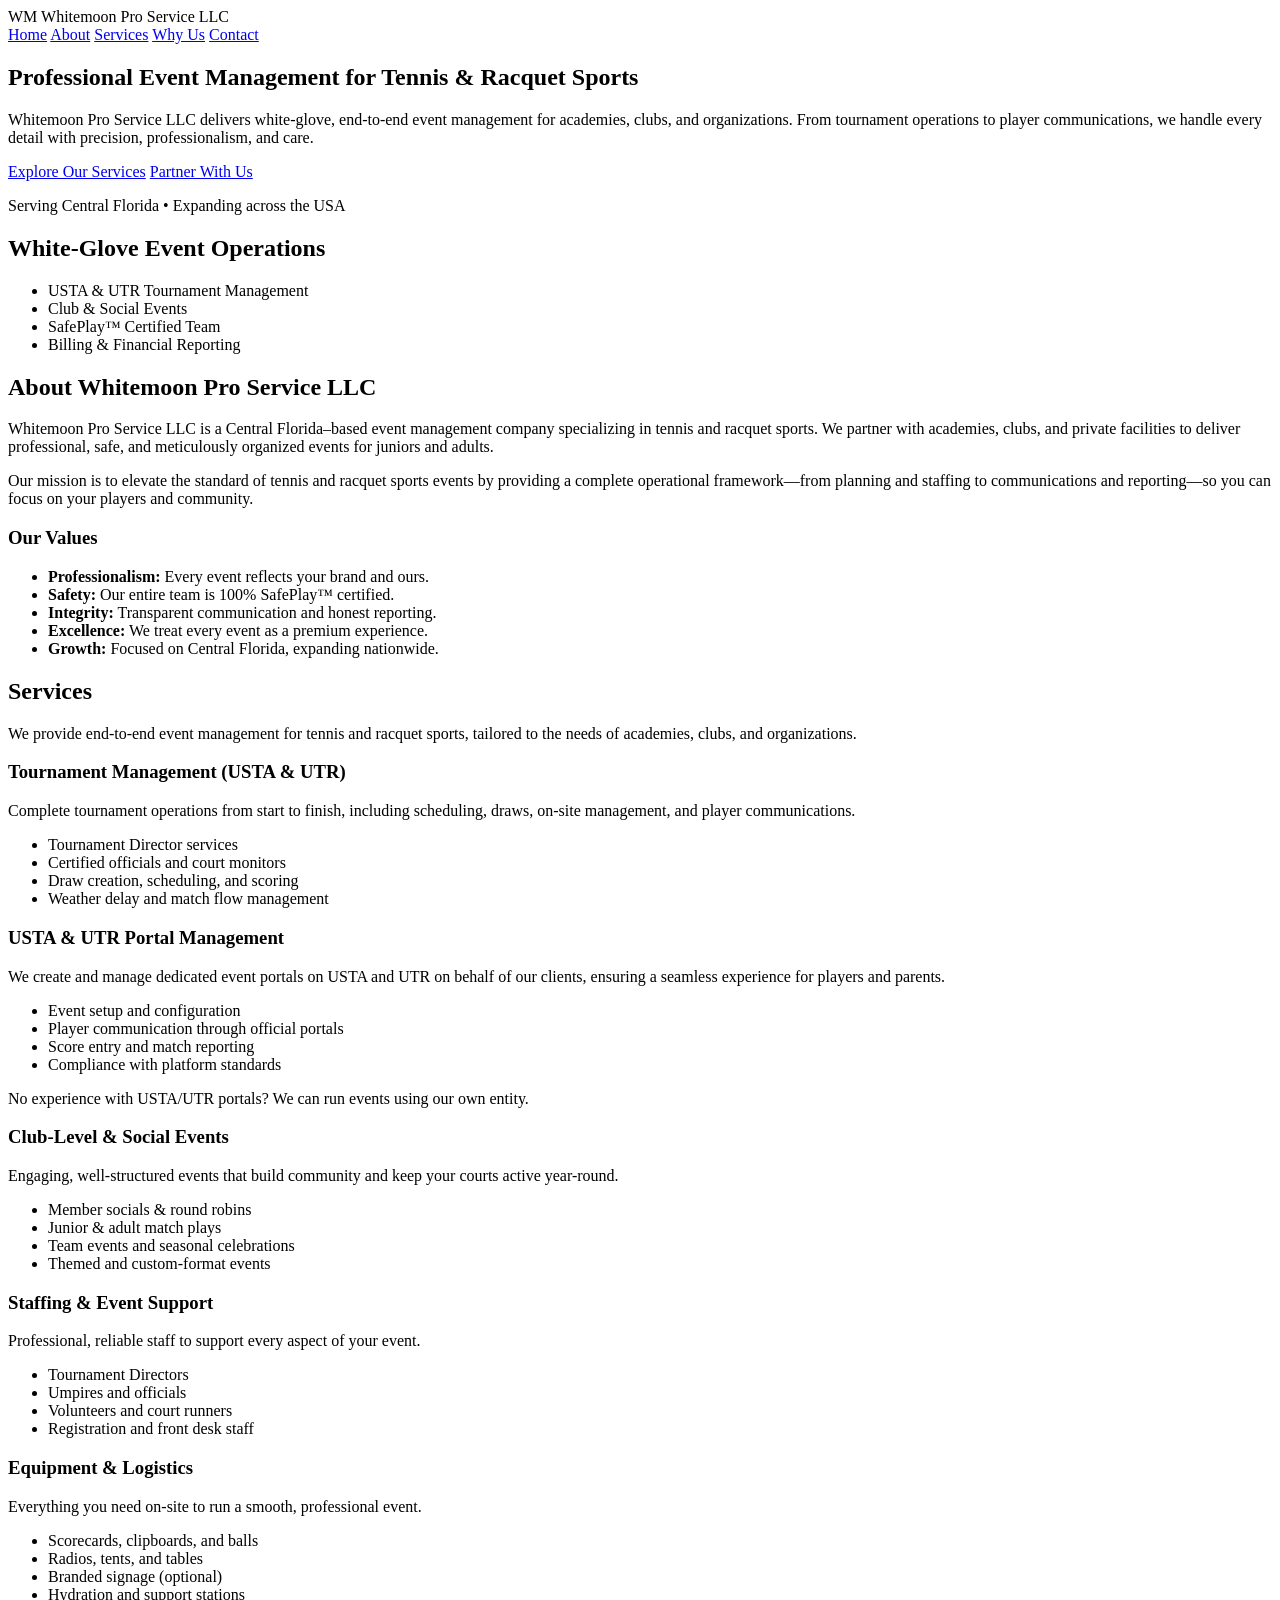
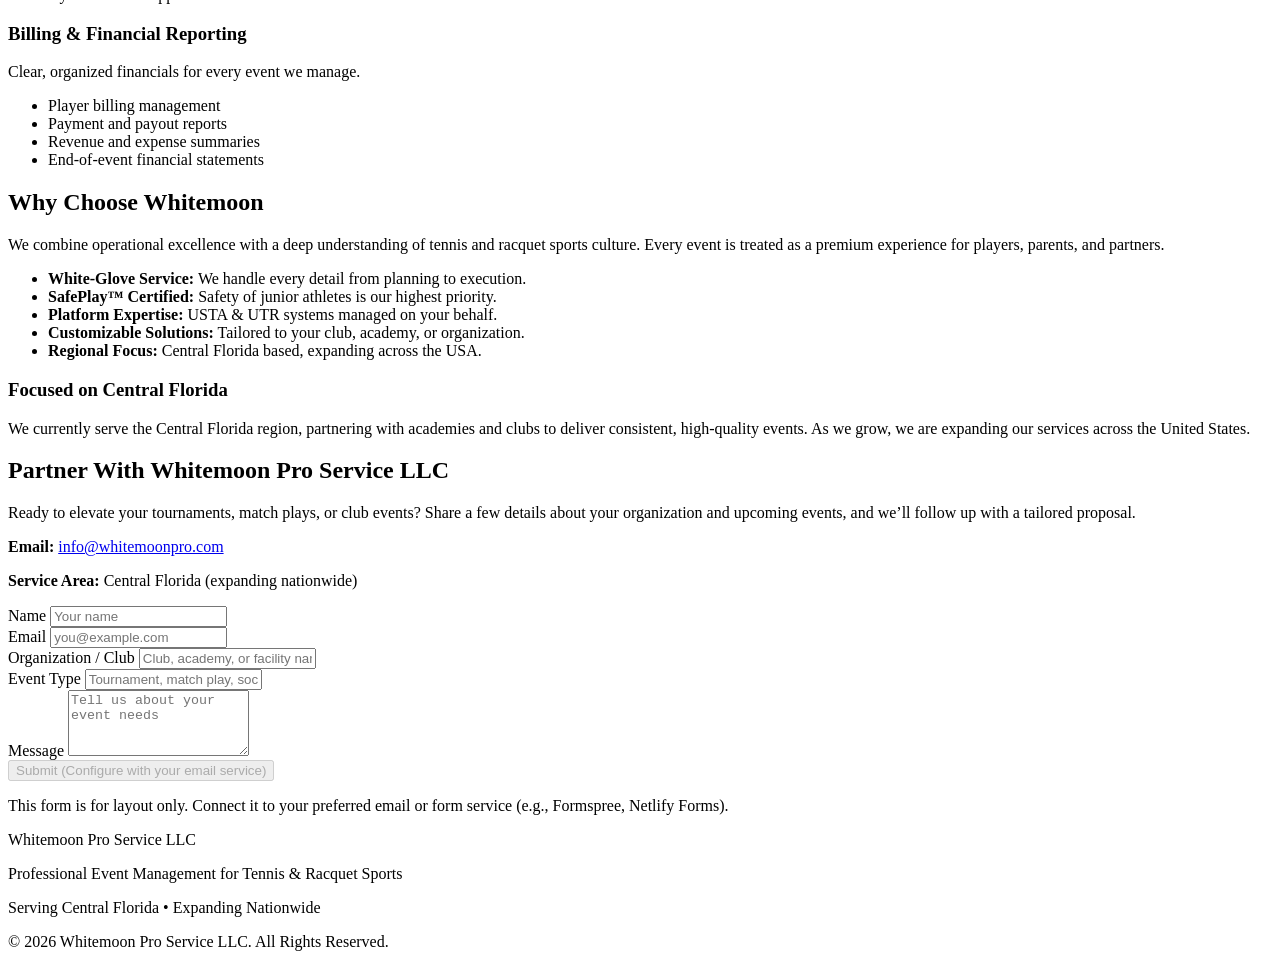
==== index.html @ 36c2f882 "Rename Index.html to index.html" ====
<!DOCTYPE html>
<html lang="en">
<head>
  <meta charset="UTF-8" />
  <meta name="viewport" content="width=device-width, initial-scale=1.0" />
  <title>Whitemoon Pro Service LLC | Tennis & Racquet Sports Event Management</title>
  <meta name="description" content="Whitemoon Pro Service LLC provides white-glove professional event management for tennis and racquet sports in Central Florida and beyond." />
  <link rel="stylesheet" href="style.css" />
</head>
<body>
  <header class="site-header">
    <div class="container header-inner">
      <div class="logo">
        <span class="logo-mark">WM</span>
        <span class="logo-text">Whitemoon Pro Service LLC</span>
      </div>
      <nav class="nav">
        <a href="#home">Home</a>
        <a href="#about">About</a>
        <a href="#services">Services</a>
        <a href="#why-us">Why Us</a>
        <a href="#contact">Contact</a>
      </nav>
    </div>
  </header>

  <main>
    <!-- HERO / HOME -->
    <section id="home" class="hero">
      <div class="container hero-inner">
        <div class="hero-text">
          <h1>Professional Event Management for Tennis &amp; Racquet Sports</h1>
          <p>
            Whitemoon Pro Service LLC delivers white-glove, end-to-end event management for academies, clubs, and organizations.
            From tournament operations to player communications, we handle every detail with precision, professionalism, and care.
          </p>
          <div class="hero-actions">
            <a href="#services" class="btn primary">Explore Our Services</a>
            <a href="#contact" class="btn secondary">Partner With Us</a>
          </div>
          <p class="hero-subtext">
            Serving Central Florida • Expanding across the USA
          </p>
        </div>
        <div class="hero-highlight">
          <div class="hero-card">
            <h2>White-Glove Event Operations</h2>
            <ul>
              <li>USTA &amp; UTR Tournament Management</li>
              <li>Club &amp; Social Events</li>
              <li>SafePlay™ Certified Team</li>
              <li>Billing &amp; Financial Reporting</li>
            </ul>
          </div>
        </div>
      </div>
    </section>

    <!-- ABOUT -->
    <section id="about" class="section">
      <div class="container two-column">
        <div>
          <h2>About Whitemoon Pro Service LLC</h2>
          <p>
            Whitemoon Pro Service LLC is a Central Florida–based event management company specializing in
            tennis and racquet sports. We partner with academies, clubs, and private facilities to deliver
            professional, safe, and meticulously organized events for juniors and adults.
          </p>
          <p>
            Our mission is to elevate the standard of tennis and racquet sports events by providing a complete
            operational framework—from planning and staffing to communications and reporting—so you can focus
            on your players and community.
          </p>
        </div>
        <div>
          <h3>Our Values</h3>
          <ul class="icon-list">
            <li><strong>Professionalism:</strong> Every event reflects your brand and ours.</li>
            <li><strong>Safety:</strong> Our entire team is 100% SafePlay™ certified.</li>
            <li><strong>Integrity:</strong> Transparent communication and honest reporting.</li>
            <li><strong>Excellence:</strong> We treat every event as a premium experience.</li>
            <li><strong>Growth:</strong> Focused on Central Florida, expanding nationwide.</li>
          </ul>
        </div>
      </div>
    </section>

    <!-- SERVICES -->
    <section id="services" class="section section-alt">
      <div class="container">
        <h2>Services</h2>
        <p class="section-intro">
          We provide end-to-end event management for tennis and racquet sports, tailored to the needs of academies,
          clubs, and organizations.
        </p>

        <div class="cards-grid">
          <article class="card">
            <h3>Tournament Management (USTA &amp; UTR)</h3>
            <p>
              Complete tournament operations from start to finish, including scheduling, draws, on-site management,
              and player communications.
            </p>
            <ul>
              <li>Tournament Director services</li>
              <li>Certified officials and court monitors</li>
              <li>Draw creation, scheduling, and scoring</li>
              <li>Weather delay and match flow management</li>
            </ul>
          </article>

          <article class="card">
            <h3>USTA &amp; UTR Portal Management</h3>
            <p>
              We create and manage dedicated event portals on USTA and UTR on behalf of our clients, ensuring
              a seamless experience for players and parents.
            </p>
            <ul>
              <li>Event setup and configuration</li>
              <li>Player communication through official portals</li>
              <li>Score entry and match reporting</li>
              <li>Compliance with platform standards</li>
            </ul>
            <p class="note">
              No experience with USTA/UTR portals? We can run events using our own entity.
            </p>
          </article>

          <article class="card">
            <h3>Club-Level &amp; Social Events</h3>
            <p>
              Engaging, well-structured events that build community and keep your courts active year-round.
            </p>
            <ul>
              <li>Member socials &amp; round robins</li>
              <li>Junior &amp; adult match plays</li>
              <li>Team events and seasonal celebrations</li>
              <li>Themed and custom-format events</li>
            </ul>
          </article>

          <article class="card">
            <h3>Staffing &amp; Event Support</h3>
            <p>
              Professional, reliable staff to support every aspect of your event.
            </p>
            <ul>
              <li>Tournament Directors</li>
              <li>Umpires and officials</li>
              <li>Volunteers and court runners</li>
              <li>Registration and front desk staff</li>
            </ul>
          </article>

          <article class="card">
            <h3>Equipment &amp; Logistics</h3>
            <p>
              Everything you need on-site to run a smooth, professional event.
            </p>
            <ul>
              <li>Scorecards, clipboards, and balls</li>
              <li>Radios, tents, and tables</li>
              <li>Branded signage (optional)</li>
              <li>Hydration and support stations</li>
            </ul>
          </article>

          <article class="card">
            <h3>Billing &amp; Financial Reporting</h3>
            <p>
              Clear, organized financials for every event we manage.
            </p>
            <ul>
              <li>Player billing management</li>
              <li>Payment and payout reports</li>
              <li>Revenue and expense summaries</li>
              <li>End-of-event financial statements</li>
            </ul>
          </article>
        </div>
      </div>
    </section>

    <!-- WHY US -->
    <section id="why-us" class="section">
      <div class="container two-column">
        <div>
          <h2>Why Choose Whitemoon</h2>
          <p>
            We combine operational excellence with a deep understanding of tennis and racquet sports culture.
            Every event is treated as a premium experience for players, parents, and partners.
          </p>
          <ul class="icon-list">
            <li><strong>White-Glove Service:</strong> We handle every detail from planning to execution.</li>
            <li><strong>SafePlay™ Certified:</strong> Safety of junior athletes is our highest priority.</li>
            <li><strong>Platform Expertise:</strong> USTA &amp; UTR systems managed on your behalf.</li>
            <li><strong>Customizable Solutions:</strong> Tailored to your club, academy, or organization.</li>
            <li><strong>Regional Focus:</strong> Central Florida based, expanding across the USA.</li>
          </ul>
        </div>
        <div class="highlight-box">
          <h3>Focused on Central Florida</h3>
          <p>
            We currently serve the Central Florida region, partnering with academies and clubs to deliver
            consistent, high-quality events. As we grow, we are expanding our services across the United States.
          </p>
        </div>
      </div>
    </section>

    <!-- CONTACT -->
    <section id="contact" class="section section-alt">
      <div class="container contact-grid">
        <div>
          <h2>Partner With Whitemoon Pro Service LLC</h2>
          <p>
            Ready to elevate your tournaments, match plays, or club events? Share a few details about your
            organization and upcoming events, and we’ll follow up with a tailored proposal.
          </p>
          <div class="contact-details">
            <p><strong>Email:</strong> <a href="mailto:info@whitemoonpro.com">info@whitemoonpro.com</a></p>
            <p><strong>Service Area:</strong> Central Florida (expanding nationwide)</p>
          </div>
        </div>
        <div>
          <form class="contact-form">
            <div class="form-row">
              <label for="name">Name</label>
              <input id="name" type="text" name="name" placeholder="Your name" />
            </div>
            <div class="form-row">
              <label for="email">Email</label>
              <input id="email" type="email" name="email" placeholder="you@example.com" />
            </div>
            <div class="form-row">
              <label for="organization">Organization / Club</label>
              <input id="organization" type="text" name="organization" placeholder="Club, academy, or facility name" />
            </div>
            <div class="form-row">
              <label for="event-type">Event Type</label>
              <input id="event-type" type="text" name="event-type" placeholder="Tournament, match play, social, etc." />
            </div>
            <div class="form-row">
              <label for="message">Message</label>
              <textarea id="message" name="message" rows="4" placeholder="Tell us about your event needs"></textarea>
            </div>
            <button type="submit" class="btn primary" disabled>
              Submit (Configure with your email service)
            </button>
            <p class="form-note">
              This form is for layout only. Connect it to your preferred email or form service (e.g., Formspree, Netlify Forms).
            </p>
          </form>
        </div>
      </div>
    </section>
  </main>

  <footer class="site-footer">
    <div class="container footer-inner">
      <div>
        <p class="footer-brand">Whitemoon Pro Service LLC</p>
        <p>Professional Event Management for Tennis &amp; Racquet Sports</p>
        <p>Serving Central Florida • Expanding Nationwide</p>
      </div>
      <div class="footer-meta">
        <p>© 2026 Whitemoon Pro Service LLC. All Rights Reserved.</p>
      </div>
    </div>
  </footer>
</body>
</html>
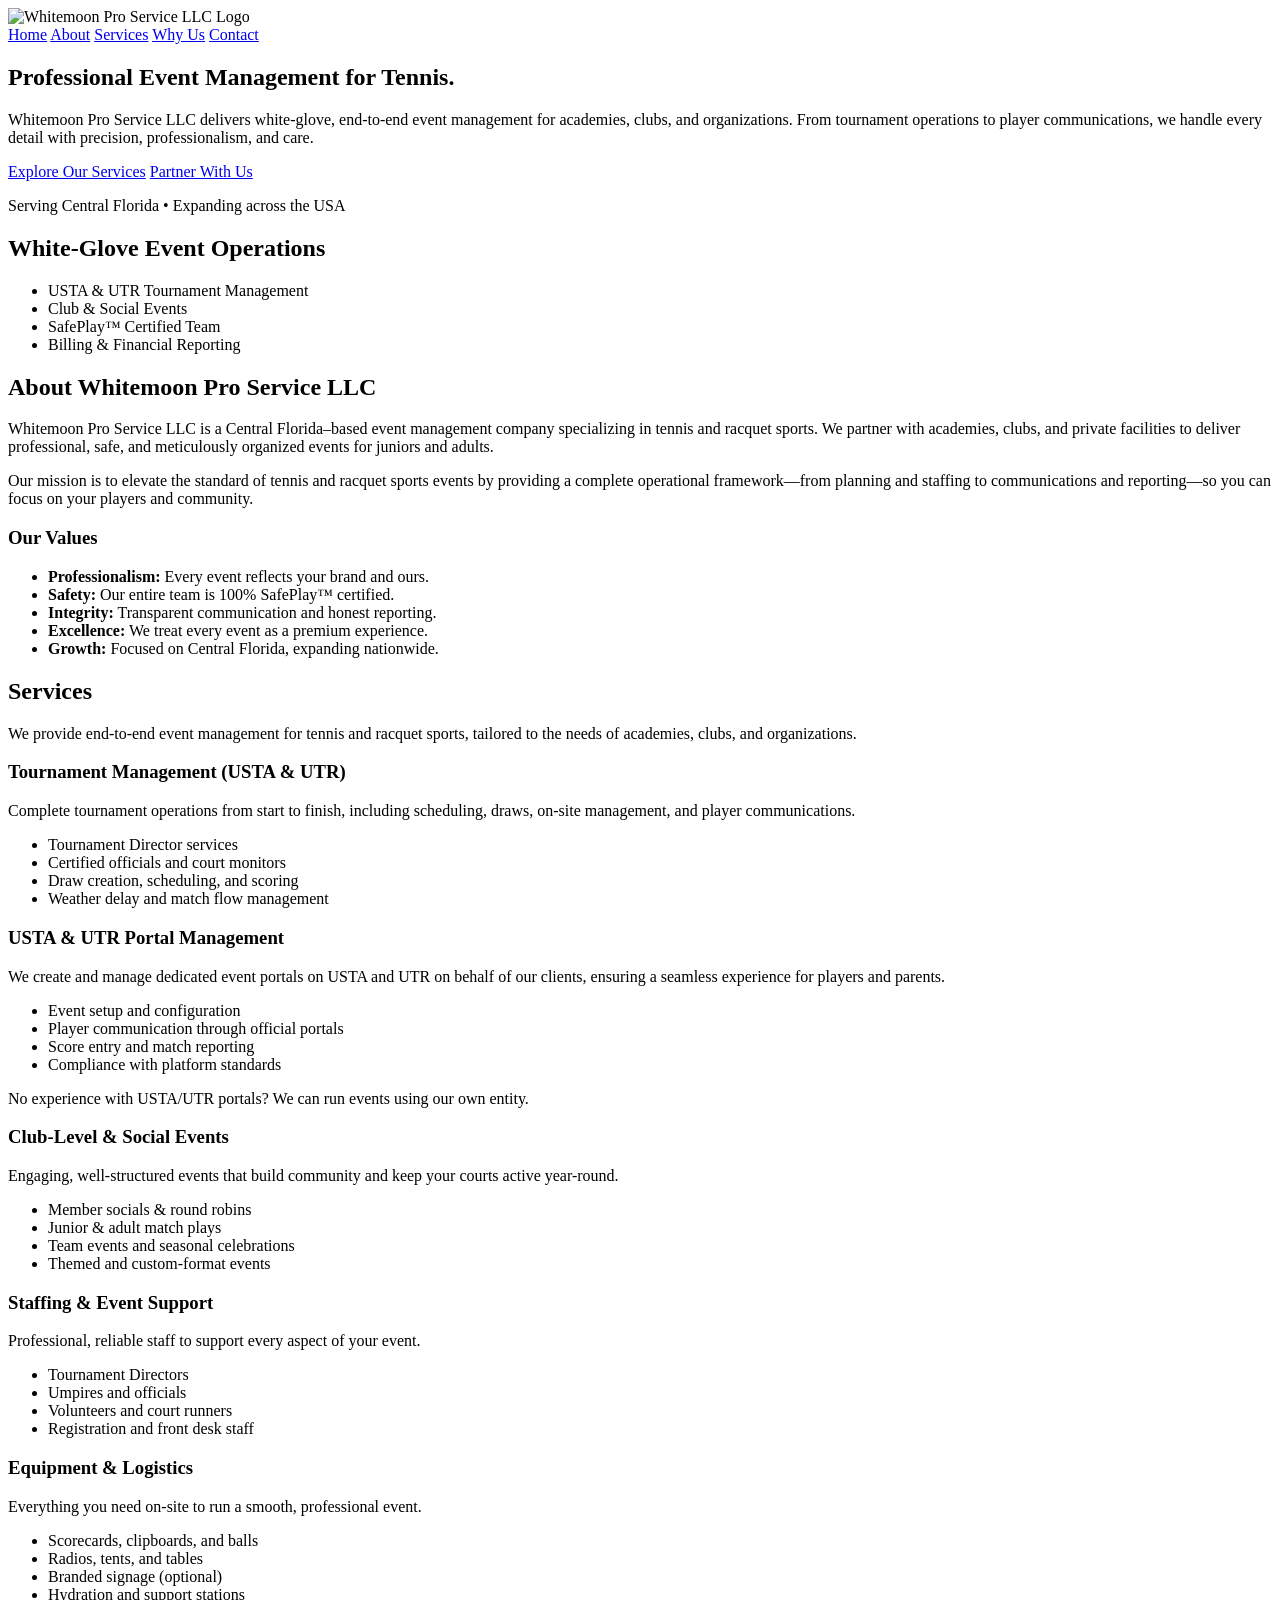
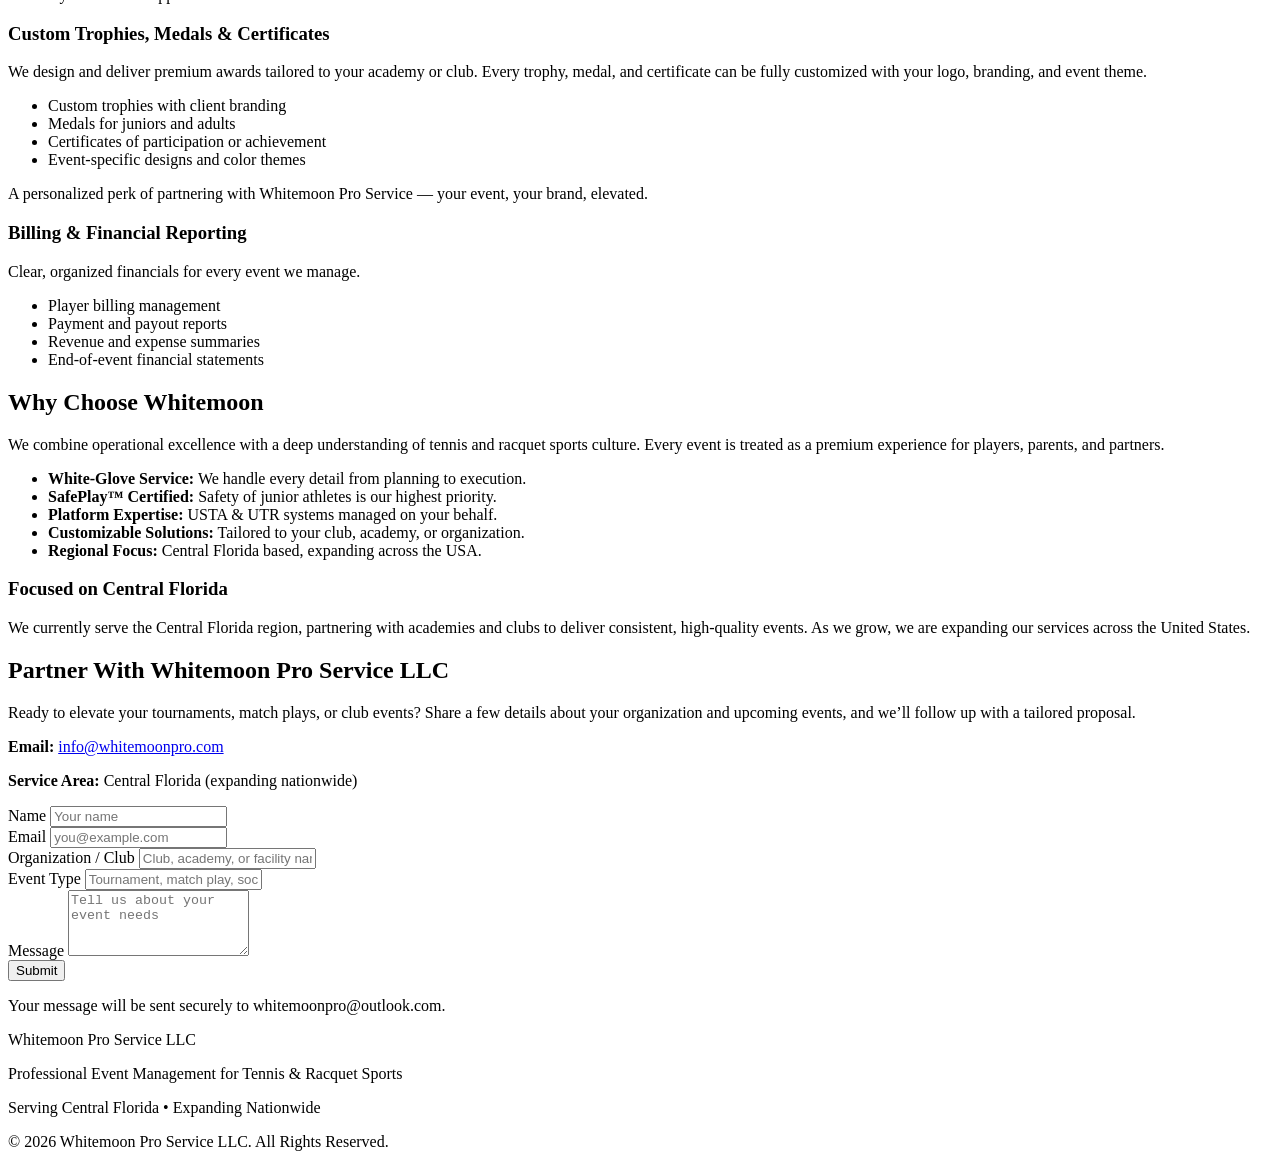
==== commit 2fabd049: "Update index.html" ====
--- a/index.html
+++ b/index.html
@@ -11,8 +11,7 @@
   <header class="site-header">
     <div class="container header-inner">
       <div class="logo">
-        <span class="logo-mark">WM</span>
-        <span class="logo-text">Whitemoon Pro Service LLC</span>
+        <img src="Logo_WMP.png" alt="Whitemoon Pro Service LLC Logo" class="brand-logo" />
       </div>
       <nav class="nav">
         <a href="#home">Home</a>
@@ -29,7 +28,7 @@
     <section id="home" class="hero">
       <div class="container hero-inner">
         <div class="hero-text">
-          <h1>Professional Event Management for Tennis &amp; Racquet Sports</h1>
+          <h1>Professional Event Management for Tennis.</h1>
           <p>
             Whitemoon Pro Service LLC delivers white-glove, end-to-end event management for academies, clubs, and organizations.
             From tournament operations to player communications, we handle every detail with precision, professionalism, and care.
@@ -164,6 +163,21 @@
               <li>Hydration and support stations</li>
             </ul>
           </article>
+          <article class="card">
+            <h3>Custom Trophies, Medals & Certificates</h3>
+            <p>
+              We design and deliver premium awards tailored to your academy or club. Every trophy, medal, and certificate can be fully customized with your logo, branding, and event theme.
+            </p>
+            <ul>
+              <li>Custom trophies with client branding</li>
+              <li>Medals for juniors and adults</li>
+              <li>Certificates of participation or achievement</li>
+              <li>Event‑specific designs and color themes</li>
+            </ul>
+            <p class="note">
+              A personalized perk of partnering with Whitemoon Pro Service — your event, your brand, elevated.
+            </p>
+          </article>
 
           <article class="card">
             <h3>Billing &amp; Financial Reporting</h3>
@@ -223,32 +237,36 @@
           </div>
         </div>
         <div>
-          <form class="contact-form">
+          <form action="https://formspree.io/f/mreyqzol" method="POST" class="contact-form">
             <div class="form-row">
               <label for="name">Name</label>
-              <input id="name" type="text" name="name" placeholder="Your name" />
-            </div>
+              <input id="name" type="text" name="name" placeholder="Your name" required />
+            </div>
+          
             <div class="form-row">
               <label for="email">Email</label>
-              <input id="email" type="email" name="email" placeholder="you@example.com" />
-            </div>
+              <input id="email" type="email" name="email" placeholder="you@example.com" required />
+            </div>
+          
             <div class="form-row">
               <label for="organization">Organization / Club</label>
               <input id="organization" type="text" name="organization" placeholder="Club, academy, or facility name" />
             </div>
+          
             <div class="form-row">
               <label for="event-type">Event Type</label>
               <input id="event-type" type="text" name="event-type" placeholder="Tournament, match play, social, etc." />
             </div>
+          
             <div class="form-row">
               <label for="message">Message</label>
-              <textarea id="message" name="message" rows="4" placeholder="Tell us about your event needs"></textarea>
-            </div>
-            <button type="submit" class="btn primary" disabled>
-              Submit (Configure with your email service)
-            </button>
+              <textarea id="message" name="message" rows="4" placeholder="Tell us about your event needs" required></textarea>
+            </div>
+          
+            <button type="submit" class="btn primary">Submit</button>
+          
             <p class="form-note">
-              This form is for layout only. Connect it to your preferred email or form service (e.g., Formspree, Netlify Forms).
+              Your message will be sent securely to whitemoonpro@outlook.com.
             </p>
           </form>
         </div>
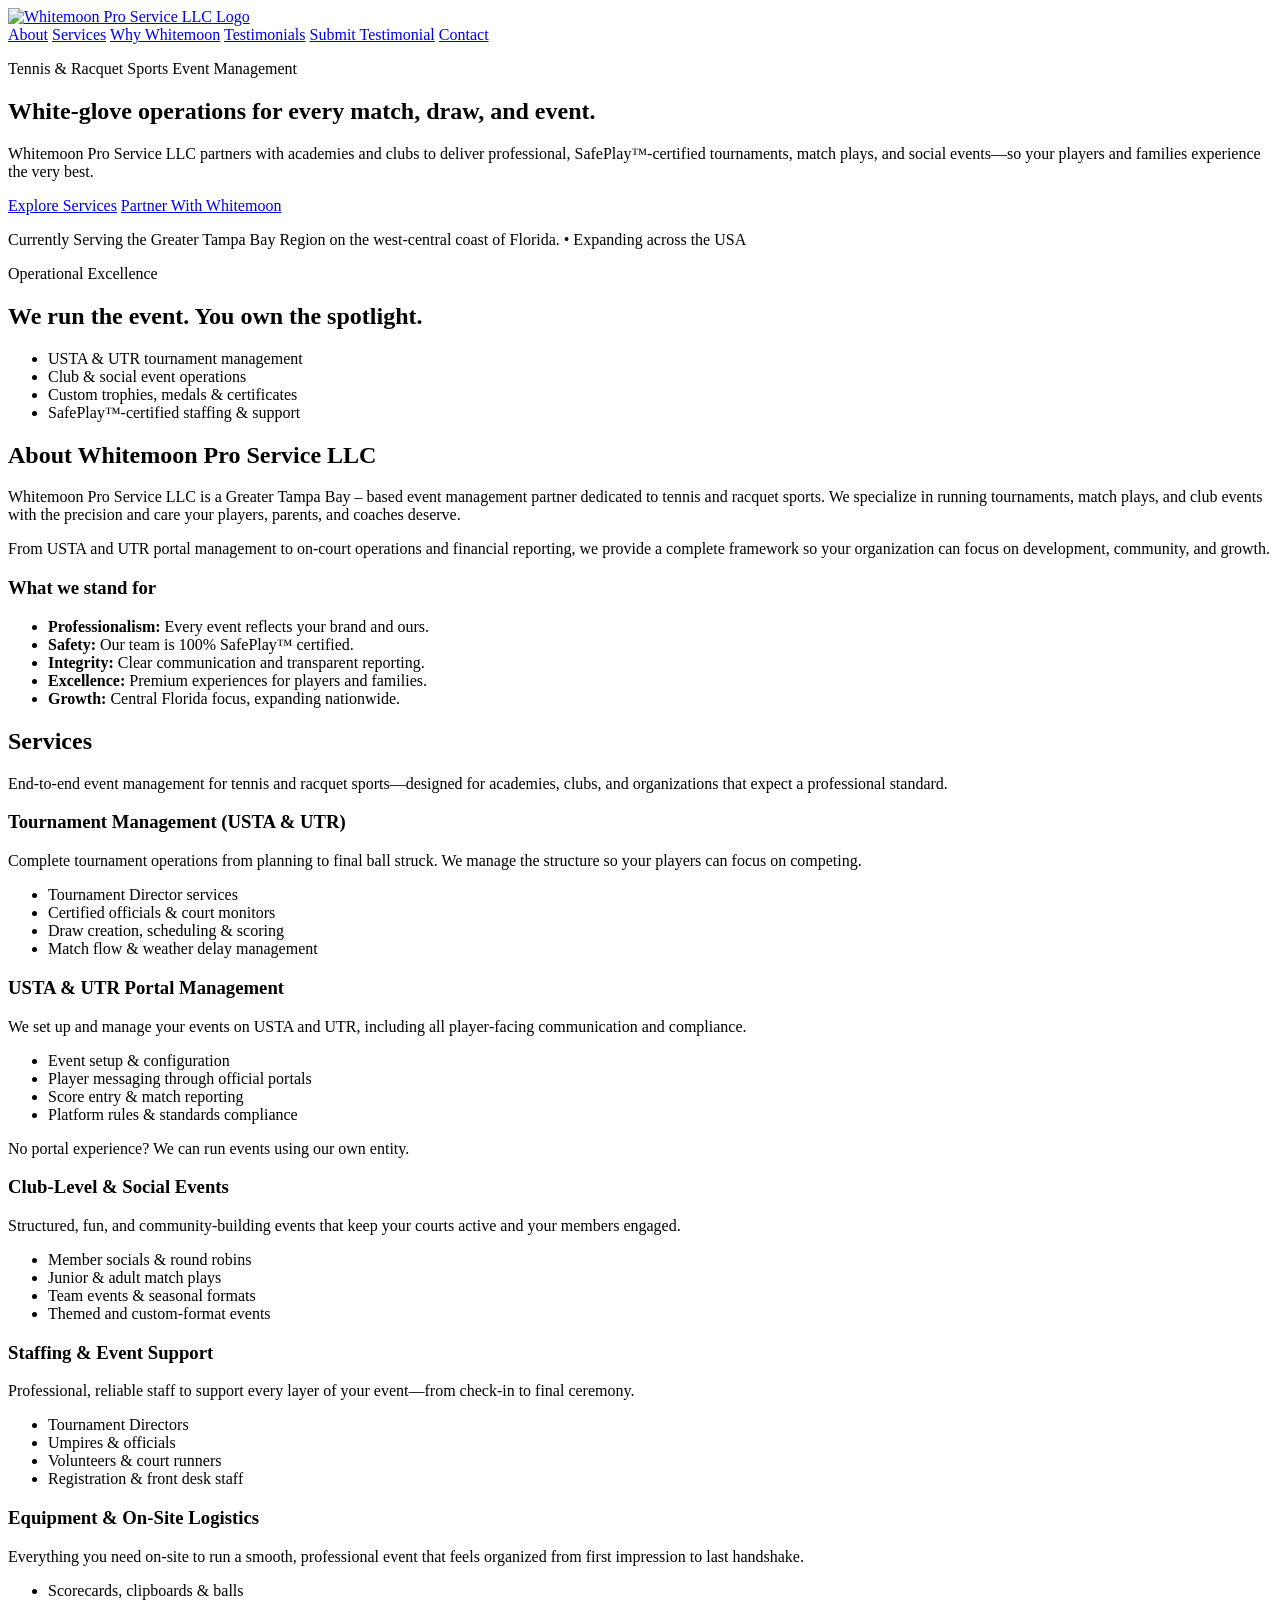
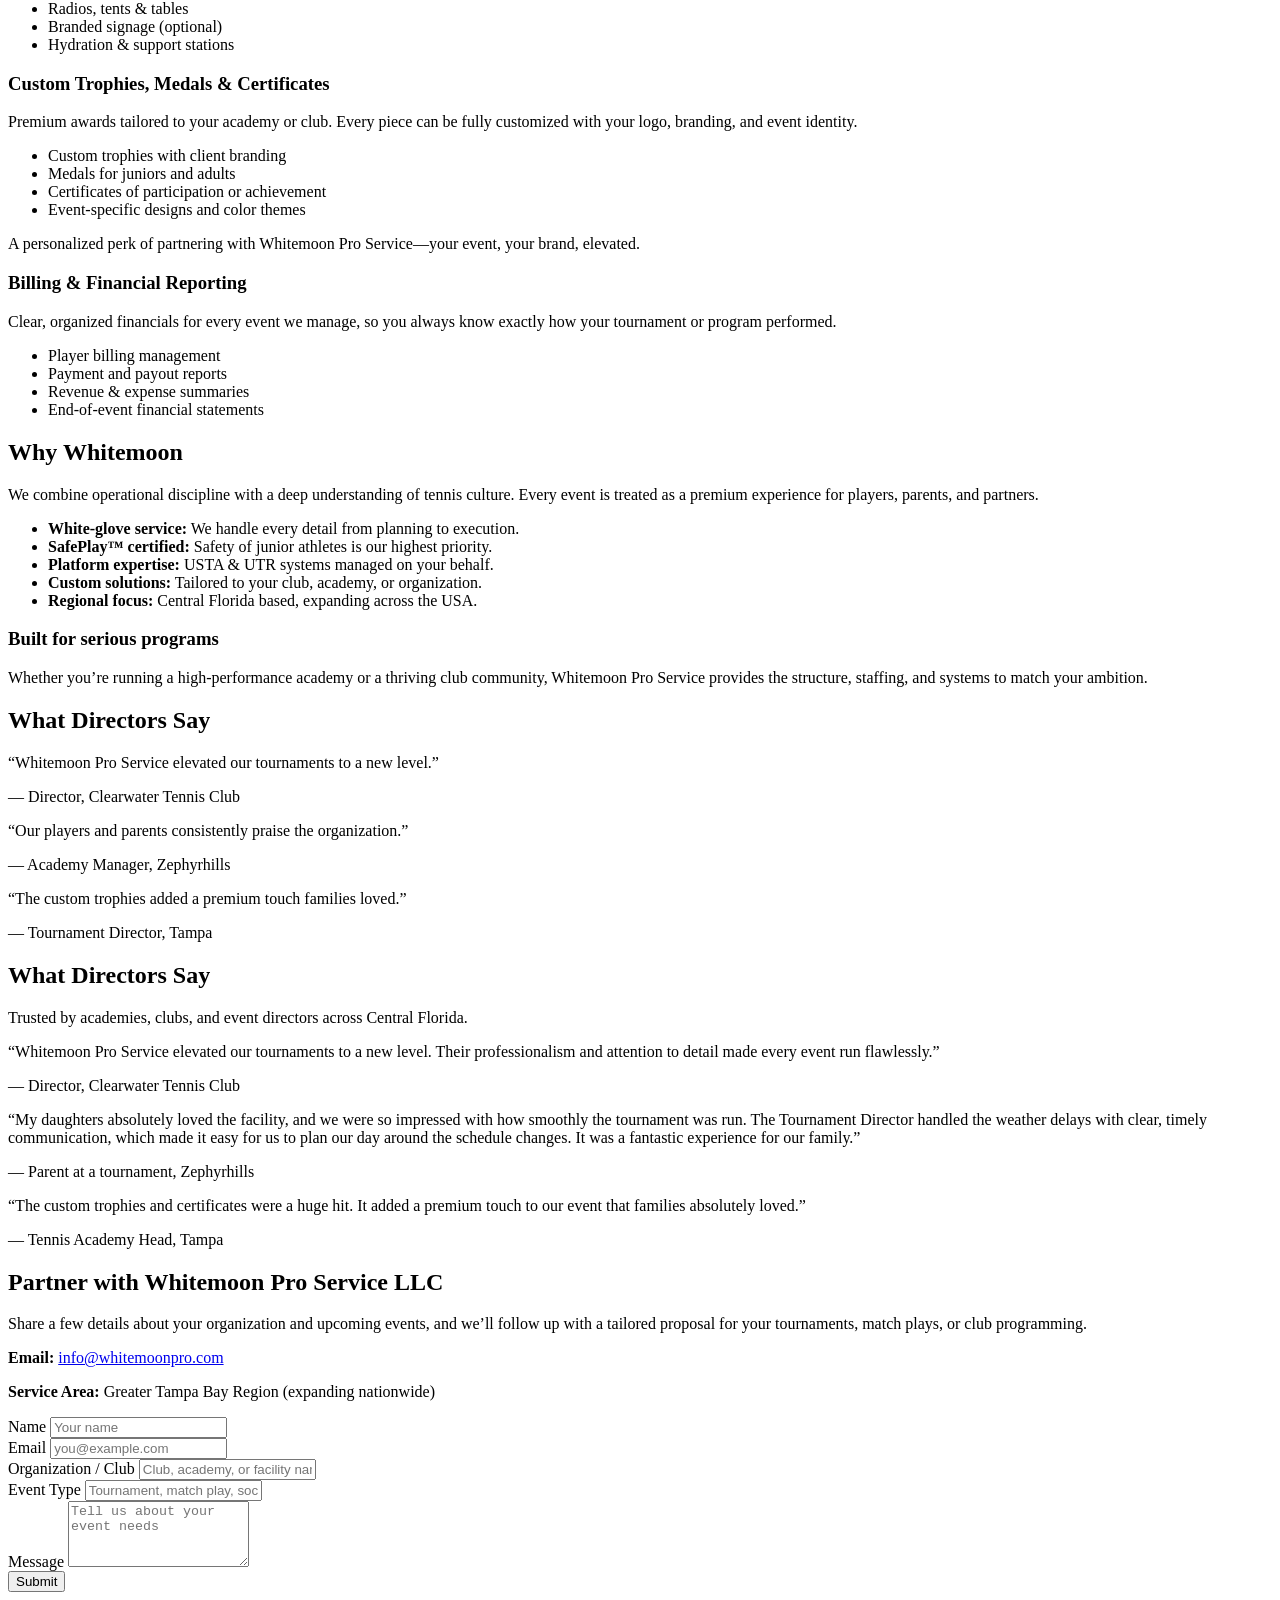
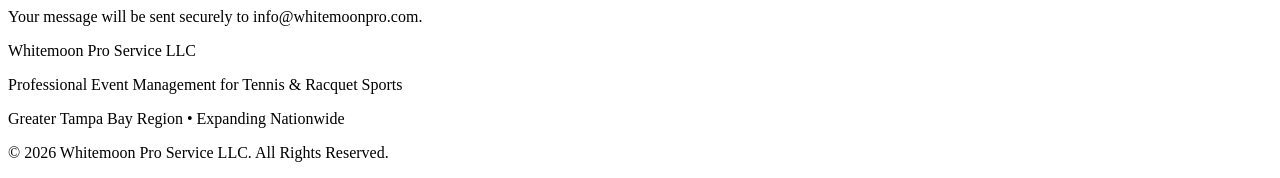
==== commit 927fde7e: "Update index.html" ====
--- a/index.html
+++ b/index.html
@@ -4,51 +4,58 @@
   <meta charset="UTF-8" />
   <meta name="viewport" content="width=device-width, initial-scale=1.0" />
   <title>Whitemoon Pro Service LLC | Tennis & Racquet Sports Event Management</title>
-  <meta name="description" content="Whitemoon Pro Service LLC provides white-glove professional event management for tennis and racquet sports in Central Florida and beyond." />
+  <meta name="description" content="Whitemoon Pro Service LLC delivers white-glove professional event management for tennis and racquet sports in The Greater Tampa Bay Region of Florida." />
+
+  <!-- Google Fonts -->
+  <link rel="preconnect" href="https://fonts.googleapis.com" />
+  <link rel="preconnect" href="https://fonts.gstatic.com" crossorigin />
+  <link href="https://fonts.googleapis.com/css2?family=Inter:wght@300;400;500;600&family=Poppins:wght@500;600;700&display=swap" rel="stylesheet" />
+
   <link rel="stylesheet" href="style.css" />
 </head>
 <body>
   <header class="site-header">
     <div class="container header-inner">
-      <div class="logo">
-        <img src="Logo_WMP.png" alt="Whitemoon Pro Service LLC Logo" class="brand-logo" />
-      </div>
+      <a href="#home" class="logo">
+        <img src="logoWMP.png" alt="Whitemoon Pro Service LLC Logo" class="brand-logo" />
+      </a>
       <nav class="nav">
-        <a href="#home">Home</a>
-        <a href="#about">About</a>
-        <a href="#services">Services</a>
-        <a href="#why-us">Why Us</a>
-        <a href="#contact">Contact</a>
+          <a href="index.html#about">About</a>
+          <a href="index.html#services">Services</a>
+          <a href="index.html#why-us">Why Whitemoon</a>
+          <a href="testimonials-showcase.html">Testimonials</a>
+          <a href="testimonials.html">Submit Testimonial</a>
+          <a href="index.html#contact">Contact</a>
       </nav>
     </div>
   </header>
 
   <main>
-    <!-- HERO / HOME -->
-    <section id="home" class="hero">
+    <!-- HERO -->
+    <section id="home" class="hero reveal">
       <div class="container hero-inner">
         <div class="hero-text">
-          <h1>Professional Event Management for Tennis.</h1>
-          <p>
-            Whitemoon Pro Service LLC delivers white-glove, end-to-end event management for academies, clubs, and organizations.
-            From tournament operations to player communications, we handle every detail with precision, professionalism, and care.
+          <p class="eyebrow">Tennis & Racquet Sports Event Management</p>
+          <h1>White‑glove operations for every match, draw, and event.</h1>
+          <p class="hero-body">
+            Whitemoon Pro Service LLC partners with academies and clubs to deliver professional, SafePlay™‑certified
+            tournaments, match plays, and social events—so your players and families experience the very best.
           </p>
           <div class="hero-actions">
-            <a href="#services" class="btn primary">Explore Our Services</a>
-            <a href="#contact" class="btn secondary">Partner With Us</a>
+            <a href="#services" class="btn primary">Explore Services</a>
+            <a href="#contact" class="btn ghost">Partner With Whitemoon</a>
           </div>
-          <p class="hero-subtext">
-            Serving Central Florida • Expanding across the USA
-          </p>
-        </div>
-        <div class="hero-highlight">
+          <p class="hero-meta">Currently Serving the Greater Tampa Bay Region on the west-central coast of Florida. • Expanding across the USA</p>
+        </div>
+        <div class="hero-panel">
           <div class="hero-card">
-            <h2>White-Glove Event Operations</h2>
-            <ul>
-              <li>USTA &amp; UTR Tournament Management</li>
-              <li>Club &amp; Social Events</li>
-              <li>SafePlay™ Certified Team</li>
-              <li>Billing &amp; Financial Reporting</li>
+            <p class="hero-tag">Operational Excellence</p>
+            <h2>We run the event. You own the spotlight.</h2>
+            <ul>
+              <li>USTA & UTR tournament management</li>
+              <li>Club & social event operations</li>
+              <li>Custom trophies, medals & certificates</li>
+              <li>SafePlay™‑certified staffing & support</li>
             </ul>
           </div>
         </div>
@@ -56,117 +63,120 @@
     </section>
 
     <!-- ABOUT -->
-    <section id="about" class="section">
+    <section id="about" class="section reveal">
       <div class="container two-column">
-        <div>
+        <div class="section-header">
           <h2>About Whitemoon Pro Service LLC</h2>
           <p>
-            Whitemoon Pro Service LLC is a Central Florida–based event management company specializing in
-            tennis and racquet sports. We partner with academies, clubs, and private facilities to deliver
-            professional, safe, and meticulously organized events for juniors and adults.
-          </p>
-          <p>
-            Our mission is to elevate the standard of tennis and racquet sports events by providing a complete
-            operational framework—from planning and staffing to communications and reporting—so you can focus
-            on your players and community.
-          </p>
-        </div>
-        <div>
-          <h3>Our Values</h3>
+            Whitemoon Pro Service LLC is a Greater Tampa Bay – based event management partner dedicated to tennis and racquet
+            sports. We specialize in running tournaments, match plays, and club events with the precision and care your
+            players, parents, and coaches deserve.
+          </p>
+          <p>
+            From USTA and UTR portal management to on‑court operations and financial reporting, we provide a complete
+            framework so your organization can focus on development, community, and growth.
+          </p>
+        </div>
+        <div class="about-panel">
+          <h3>What we stand for</h3>
           <ul class="icon-list">
             <li><strong>Professionalism:</strong> Every event reflects your brand and ours.</li>
-            <li><strong>Safety:</strong> Our entire team is 100% SafePlay™ certified.</li>
-            <li><strong>Integrity:</strong> Transparent communication and honest reporting.</li>
-            <li><strong>Excellence:</strong> We treat every event as a premium experience.</li>
-            <li><strong>Growth:</strong> Focused on Central Florida, expanding nationwide.</li>
+            <li><strong>Safety:</strong> Our team is 100% SafePlay™ certified.</li>
+            <li><strong>Integrity:</strong> Clear communication and transparent reporting.</li>
+            <li><strong>Excellence:</strong> Premium experiences for players and families.</li>
+            <li><strong>Growth:</strong> Central Florida focus, expanding nationwide.</li>
           </ul>
         </div>
       </div>
     </section>
 
     <!-- SERVICES -->
-    <section id="services" class="section section-alt">
+    <section id="services" class="section section-alt reveal">
       <div class="container">
-        <h2>Services</h2>
-        <p class="section-intro">
-          We provide end-to-end event management for tennis and racquet sports, tailored to the needs of academies,
-          clubs, and organizations.
-        </p>
+        <div class="section-header center">
+          <h2>Services</h2>
+          <p>
+            End‑to‑end event management for tennis and racquet sports—designed for academies, clubs, and organizations that
+            expect a professional standard.
+          </p>
+        </div>
 
         <div class="cards-grid">
-          <article class="card">
-            <h3>Tournament Management (USTA &amp; UTR)</h3>
-            <p>
-              Complete tournament operations from start to finish, including scheduling, draws, on-site management,
-              and player communications.
+          <article class="card reveal" style="transition-delay: .05s">
+            <h3>Tournament Management (USTA & UTR)</h3>
+            <p>
+              Complete tournament operations from planning to final ball struck. We manage the structure so your players
+              can focus on competing.
             </p>
             <ul>
               <li>Tournament Director services</li>
-              <li>Certified officials and court monitors</li>
-              <li>Draw creation, scheduling, and scoring</li>
-              <li>Weather delay and match flow management</li>
-            </ul>
-          </article>
-
-          <article class="card">
-            <h3>USTA &amp; UTR Portal Management</h3>
-            <p>
-              We create and manage dedicated event portals on USTA and UTR on behalf of our clients, ensuring
-              a seamless experience for players and parents.
-            </p>
-            <ul>
-              <li>Event setup and configuration</li>
-              <li>Player communication through official portals</li>
-              <li>Score entry and match reporting</li>
-              <li>Compliance with platform standards</li>
+              <li>Certified officials & court monitors</li>
+              <li>Draw creation, scheduling & scoring</li>
+              <li>Match flow & weather delay management</li>
+            </ul>
+          </article>
+
+          <article class="card reveal" style="transition-delay: .15s">
+            <h3>USTA & UTR Portal Management</h3>
+            <p>
+              We set up and manage your events on USTA and UTR, including all player‑facing communication and compliance.
+            </p>
+            <ul>
+              <li>Event setup & configuration</li>
+              <li>Player messaging through official portals</li>
+              <li>Score entry & match reporting</li>
+              <li>Platform rules & standards compliance</li>
             </ul>
             <p class="note">
-              No experience with USTA/UTR portals? We can run events using our own entity.
-            </p>
-          </article>
-
-          <article class="card">
-            <h3>Club-Level &amp; Social Events</h3>
-            <p>
-              Engaging, well-structured events that build community and keep your courts active year-round.
-            </p>
-            <ul>
-              <li>Member socials &amp; round robins</li>
-              <li>Junior &amp; adult match plays</li>
-              <li>Team events and seasonal celebrations</li>
-              <li>Themed and custom-format events</li>
-            </ul>
-          </article>
-
-          <article class="card">
-            <h3>Staffing &amp; Event Support</h3>
-            <p>
-              Professional, reliable staff to support every aspect of your event.
+              No portal experience? We can run events using our own entity.
+            </p>
+          </article>
+
+          <article class="card reveal" style="transition-delay: .25s">
+            <h3>Club‑Level & Social Events</h3>
+            <p>
+              Structured, fun, and community‑building events that keep your courts active and your members engaged.
+            </p>
+            <ul>
+              <li>Member socials & round robins</li>
+              <li>Junior & adult match plays</li>
+              <li>Team events & seasonal formats</li>
+              <li>Themed and custom‑format events</li>
+            </ul>
+          </article>
+
+          <article class="card reveal" style="transition-delay: .05s">
+            <h3>Staffing & Event Support</h3>
+            <p>
+              Professional, reliable staff to support every layer of your event—from check‑in to final ceremony.
             </p>
             <ul>
               <li>Tournament Directors</li>
-              <li>Umpires and officials</li>
-              <li>Volunteers and court runners</li>
-              <li>Registration and front desk staff</li>
-            </ul>
-          </article>
-
-          <article class="card">
-            <h3>Equipment &amp; Logistics</h3>
-            <p>
-              Everything you need on-site to run a smooth, professional event.
-            </p>
-            <ul>
-              <li>Scorecards, clipboards, and balls</li>
-              <li>Radios, tents, and tables</li>
+              <li>Umpires & officials</li>
+              <li>Volunteers & court runners</li>
+              <li>Registration & front desk staff</li>
+            </ul>
+          </article>
+
+          <article class="card reveal" style="transition-delay: .15s">
+            <h3>Equipment & On‑Site Logistics</h3>
+            <p>
+              Everything you need on‑site to run a smooth, professional event that feels organized from first impression
+              to last handshake.
+            </p>
+            <ul>
+              <li>Scorecards, clipboards & balls</li>
+              <li>Radios, tents & tables</li>
               <li>Branded signage (optional)</li>
-              <li>Hydration and support stations</li>
-            </ul>
-          </article>
-          <article class="card">
+              <li>Hydration & support stations</li>
+            </ul>
+          </article>
+
+          <article class="card reveal" style="transition-delay: .25s">
             <h3>Custom Trophies, Medals & Certificates</h3>
             <p>
-              We design and deliver premium awards tailored to your academy or club. Every trophy, medal, and certificate can be fully customized with your logo, branding, and event theme.
+              Premium awards tailored to your academy or club. Every piece can be fully customized with your logo,
+              branding, and event identity.
             </p>
             <ul>
               <li>Custom trophies with client branding</li>
@@ -175,20 +185,21 @@
               <li>Event‑specific designs and color themes</li>
             </ul>
             <p class="note">
-              A personalized perk of partnering with Whitemoon Pro Service — your event, your brand, elevated.
-            </p>
-          </article>
-
-          <article class="card">
-            <h3>Billing &amp; Financial Reporting</h3>
-            <p>
-              Clear, organized financials for every event we manage.
+              A personalized perk of partnering with Whitemoon Pro Service—your event, your brand, elevated.
+            </p>
+          </article>
+
+          <article class="card wide reveal" style="transition-delay: .35s">
+            <h3>Billing & Financial Reporting</h3>
+            <p>
+              Clear, organized financials for every event we manage, so you always know exactly how your tournament or
+              program performed.
             </p>
             <ul>
               <li>Player billing management</li>
               <li>Payment and payout reports</li>
-              <li>Revenue and expense summaries</li>
-              <li>End-of-event financial statements</li>
+              <li>Revenue & expense summaries</li>
+              <li>End‑of‑event financial statements</li>
             </ul>
           </article>
         </div>
@@ -196,77 +207,134 @@
     </section>
 
     <!-- WHY US -->
-    <section id="why-us" class="section">
+    <section id="why-us" class="section reveal">
       <div class="container two-column">
+        <div class="section-header">
+          <h2>Why Whitemoon</h2>
+          <p>
+            We combine operational discipline with a deep understanding of tennis culture. Every event is treated as a
+            premium experience for players, parents, and partners.
+          </p>
+          <ul class="icon-list">
+            <li><strong>White‑glove service:</strong> We handle every detail from planning to execution.</li>
+            <li><strong>SafePlay™ certified:</strong> Safety of junior athletes is our highest priority.</li>
+            <li><strong>Platform expertise:</strong> USTA & UTR systems managed on your behalf.</li>
+            <li><strong>Custom solutions:</strong> Tailored to your club, academy, or organization.</li>
+            <li><strong>Regional focus:</strong> Central Florida based, expanding across the USA.</li>
+          </ul>
+        </div>
+        <div class="highlight-box">
+          <h3>Built for serious programs</h3>
+          <p>
+            Whether you’re running a high‑performance academy or a thriving club community, Whitemoon Pro Service
+            provides the structure, staffing, and systems to match your ambition.
+          </p>
+        </div>
+      </div>
+    </section>
+
+    <!-- TESTIMONIALS -->
+    <section class="section reveal" id="carousel">
+      <div class="container">
+        <div class="section-header center">
+          <h2>What Directors Say</h2>
+        </div>
+    
+        <div class="carousel">
+          <div class="carousel-track">
+            <div class="carousel-item">
+              <p class="testimonial-text">“Whitemoon Pro Service elevated our tournaments to a new level.”</p>
+              <p class="testimonial-author">— Director, Clearwater Tennis Club</p>
+            </div>
+    
+            <div class="carousel-item">
+              <p class="testimonial-text">“Our players and parents consistently praise the organization.”</p>
+              <p class="testimonial-author">— Academy Manager, Zephyrhills</p>
+            </div>
+    
+            <div class="carousel-item">
+              <p class="testimonial-text">“The custom trophies added a premium touch families loved.”</p>
+              <p class="testimonial-author">— Tournament Director, Tampa</p>
+            </div>
+          </div>
+        </div>
+      </div>
+    </section>
+
+    <section id="testimonials" class="section reveal">
+      <div class="container">
+        <div class="section-header center">
+          <h2>What Directors Say</h2>
+          <p>Trusted by academies, clubs, and event directors across Central Florida.</p>
+        </div>
+
+        <div class="testimonial-grid">
+          <article class="testimonial-card reveal" style="transition-delay: .1s">
+            <p class="testimonial-text">
+              “Whitemoon Pro Service elevated our tournaments to a new level. Their professionalism and attention to detail
+              made every event run flawlessly.”
+            </p>
+            <p class="testimonial-author">— Director, Clearwater Tennis Club</p>
+          </article>
+
+          <article class="testimonial-card reveal" style="transition-delay: .25s">
+            <p class="testimonial-text">
+              “My daughters absolutely loved the facility, and we were so impressed with how smoothly the tournament was run. 
+              The Tournament Director handled the weather delays with clear, timely communication, which made it easy for us to plan our day around the schedule changes. It was a fantastic experience for our family.”
+            </p>
+            <p class="testimonial-author">— Parent at a tournament, Zephyrhills</p>
+          </article>
+
+          <article class="testimonial-card reveal" style="transition-delay: .4s">
+            <p class="testimonial-text">
+              “The custom trophies and certificates were a huge hit. It added a premium touch to our event that families
+              absolutely loved.”
+            </p>
+            <p class="testimonial-author">— Tennis Academy Head, Tampa</p>
+          </article>
+        </div>
+      </div>
+    </section>
+
+    <!-- CONTACT -->
+    <section id="contact" class="section section-alt reveal">
+      <div class="container contact-grid">
+        <div class="section-header">
+          <h2>Partner with Whitemoon Pro Service LLC</h2>
+          <p>
+            Share a few details about your organization and upcoming events, and we’ll follow up with a tailored
+            proposal for your tournaments, match plays, or club programming.
+          </p>
+          <div class="contact-details">
+            <p><strong>Email:</strong> <a href="mailto:whitemoonpro@outlook.com">info@whitemoonpro.com</a></p>
+            <p><strong>Service Area:</strong> Greater Tampa Bay Region (expanding nationwide)</p>
+          </div>
+        </div>
         <div>
-          <h2>Why Choose Whitemoon</h2>
-          <p>
-            We combine operational excellence with a deep understanding of tennis and racquet sports culture.
-            Every event is treated as a premium experience for players, parents, and partners.
-          </p>
-          <ul class="icon-list">
-            <li><strong>White-Glove Service:</strong> We handle every detail from planning to execution.</li>
-            <li><strong>SafePlay™ Certified:</strong> Safety of junior athletes is our highest priority.</li>
-            <li><strong>Platform Expertise:</strong> USTA &amp; UTR systems managed on your behalf.</li>
-            <li><strong>Customizable Solutions:</strong> Tailored to your club, academy, or organization.</li>
-            <li><strong>Regional Focus:</strong> Central Florida based, expanding across the USA.</li>
-          </ul>
-        </div>
-        <div class="highlight-box">
-          <h3>Focused on Central Florida</h3>
-          <p>
-            We currently serve the Central Florida region, partnering with academies and clubs to deliver
-            consistent, high-quality events. As we grow, we are expanding our services across the United States.
-          </p>
-        </div>
-      </div>
-    </section>
-
-    <!-- CONTACT -->
-    <section id="contact" class="section section-alt">
-      <div class="container contact-grid">
-        <div>
-          <h2>Partner With Whitemoon Pro Service LLC</h2>
-          <p>
-            Ready to elevate your tournaments, match plays, or club events? Share a few details about your
-            organization and upcoming events, and we’ll follow up with a tailored proposal.
-          </p>
-          <div class="contact-details">
-            <p><strong>Email:</strong> <a href="mailto:info@whitemoonpro.com">info@whitemoonpro.com</a></p>
-            <p><strong>Service Area:</strong> Central Florida (expanding nationwide)</p>
-          </div>
-        </div>
-        <div>
-          <form action="https://formspree.io/f/mreyqzol" method="POST" class="contact-form">
+          <form action="https://formspree.io/f/mreyqzol" method="POST" class="contact-form reveal">
             <div class="form-row">
               <label for="name">Name</label>
               <input id="name" type="text" name="name" placeholder="Your name" required />
             </div>
-          
             <div class="form-row">
               <label for="email">Email</label>
               <input id="email" type="email" name="email" placeholder="you@example.com" required />
             </div>
-          
             <div class="form-row">
               <label for="organization">Organization / Club</label>
               <input id="organization" type="text" name="organization" placeholder="Club, academy, or facility name" />
             </div>
-          
             <div class="form-row">
               <label for="event-type">Event Type</label>
               <input id="event-type" type="text" name="event-type" placeholder="Tournament, match play, social, etc." />
             </div>
-          
             <div class="form-row">
               <label for="message">Message</label>
               <textarea id="message" name="message" rows="4" placeholder="Tell us about your event needs" required></textarea>
             </div>
-          
-            <button type="submit" class="btn primary">Submit</button>
-          
+            <button type="submit" class="btn primary full-width">Submit</button>
             <p class="form-note">
-              Your message will be sent securely to whitemoonpro@outlook.com.
+              Your message will be sent securely to info@whitemoonpro.com.
             </p>
           </form>
         </div>
@@ -279,13 +347,24 @@
       <div>
         <p class="footer-brand">Whitemoon Pro Service LLC</p>
         <p>Professional Event Management for Tennis &amp; Racquet Sports</p>
-        <p>Serving Central Florida • Expanding Nationwide</p>
+        <p>Greater Tampa Bay Region • Expanding Nationwide</p>
       </div>
       <div class="footer-meta">
         <p>© 2026 Whitemoon Pro Service LLC. All Rights Reserved.</p>
       </div>
     </div>
   </footer>
+
+  <script>
+    const observer = new IntersectionObserver((entries) => {
+      entries.forEach(entry => {
+        if (entry.isIntersecting) {
+          entry.target.classList.add("in-view");
+        }
+      });
+    }, { threshold: 0.15 });
+
+    document.querySelectorAll(".reveal").forEach((el) => observer.observe(el));
+  </script>
 </body>
 </html>
-
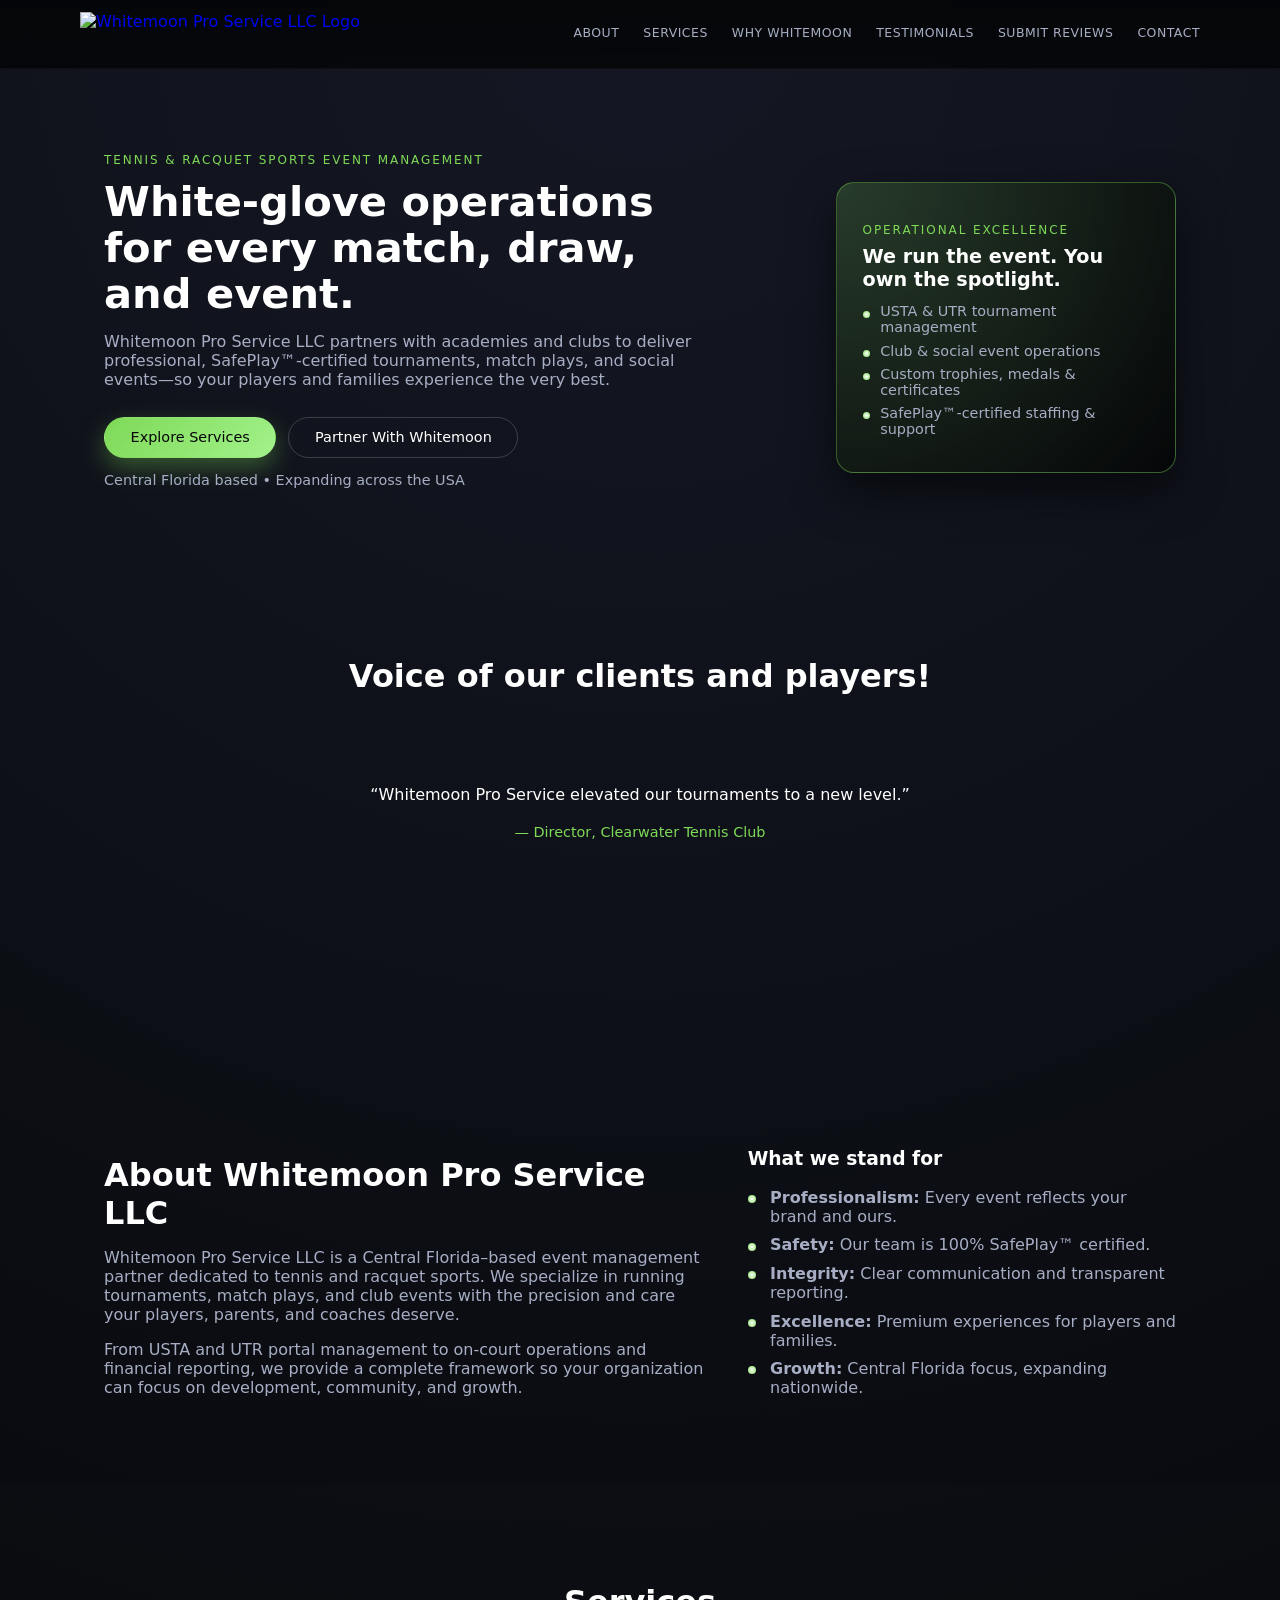
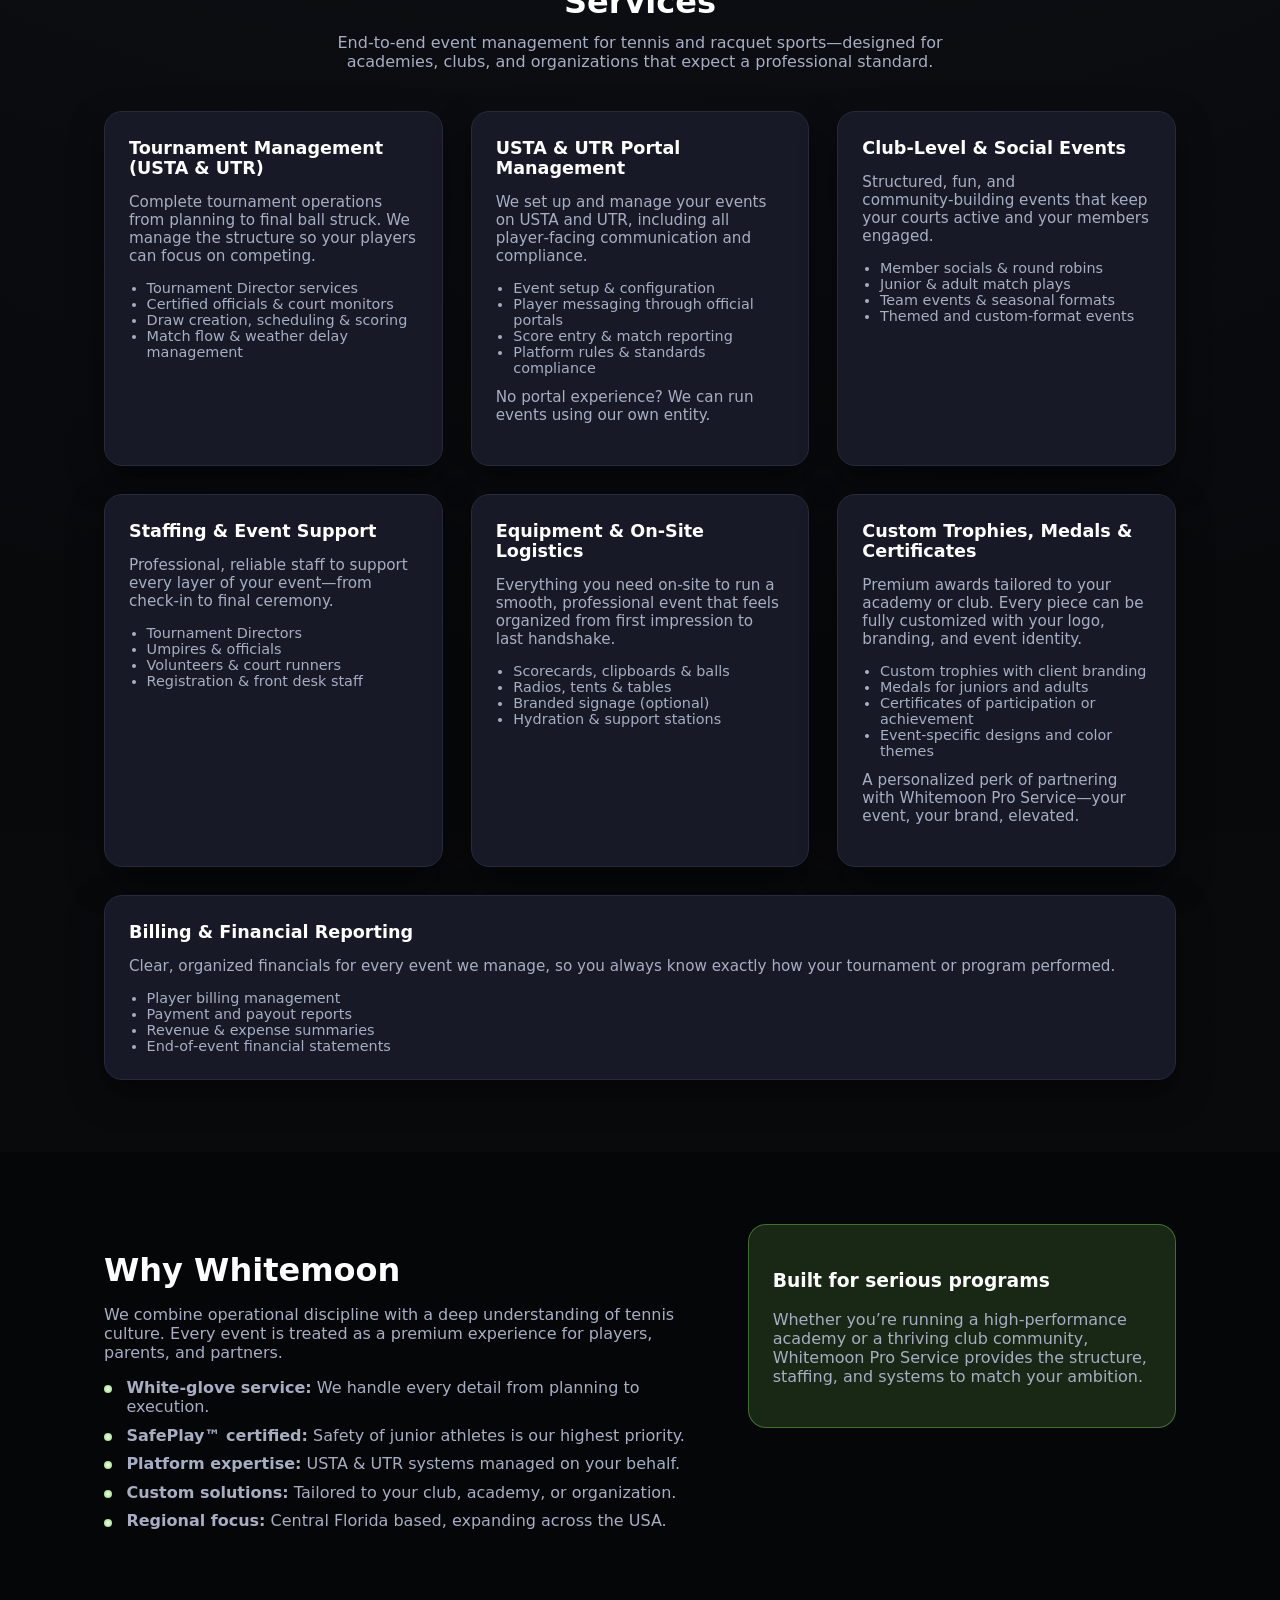
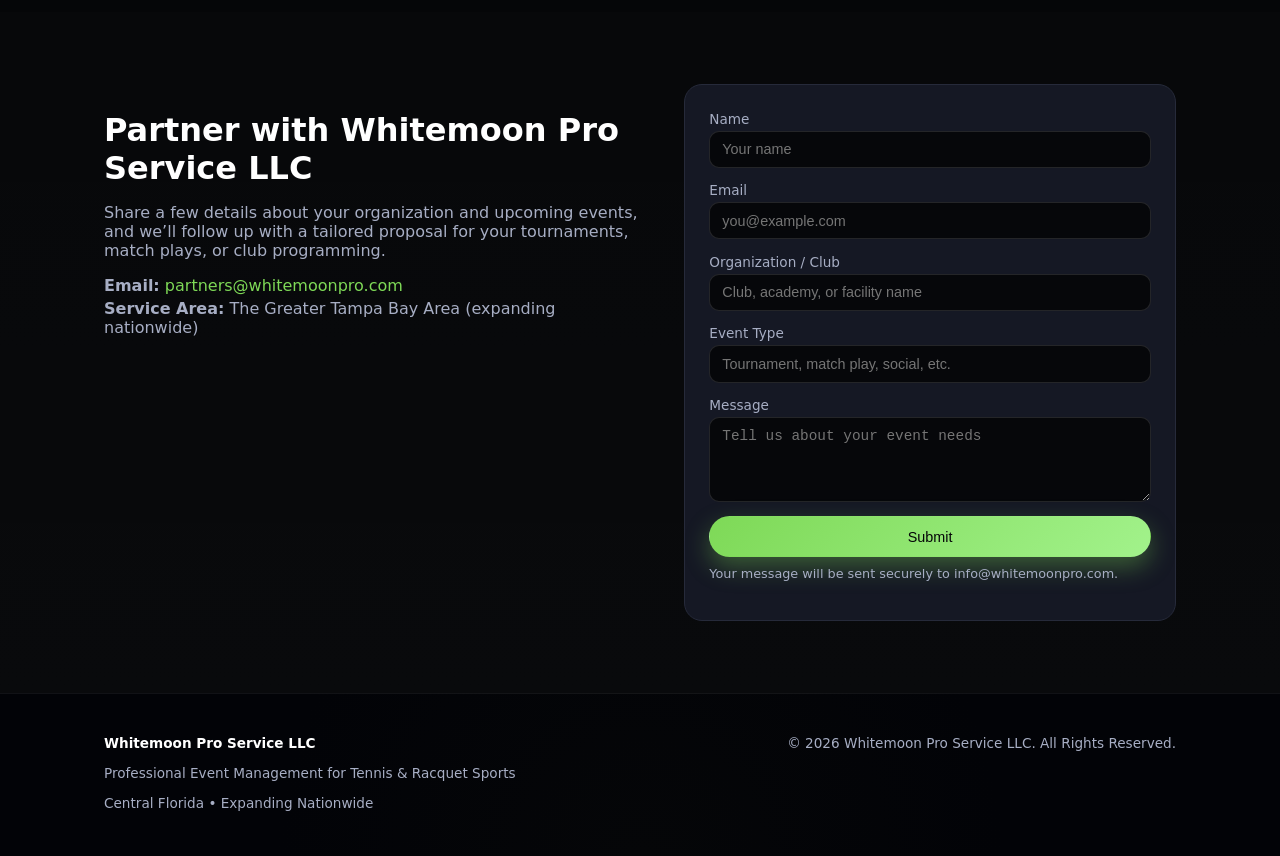
==== commit b45a7213: "Change 'Submit Testimonial' link to 'Submit Reviews'" ====
--- a/index.html
+++ b/index.html
@@ -4,7 +4,7 @@
   <meta charset="UTF-8" />
   <meta name="viewport" content="width=device-width, initial-scale=1.0" />
   <title>Whitemoon Pro Service LLC | Tennis & Racquet Sports Event Management</title>
-  <meta name="description" content="Whitemoon Pro Service LLC delivers white-glove professional event management for tennis and racquet sports in The Greater Tampa Bay Region of Florida." />
+  <meta name="description" content="Whitemoon Pro Service LLC delivers white-glove professional event management for tennis and racquet sports in Central Florida and beyond." />
 
   <!-- Google Fonts -->
   <link rel="preconnect" href="https://fonts.googleapis.com" />
@@ -16,16 +16,16 @@
 <body>
   <header class="site-header">
     <div class="container header-inner">
-      <a href="#home" class="logo">
+      <a href="index.html" class="logo">
         <img src="logoWMP.png" alt="Whitemoon Pro Service LLC Logo" class="brand-logo" />
       </a>
       <nav class="nav">
-          <a href="index.html#about">About</a>
-          <a href="index.html#services">Services</a>
-          <a href="index.html#why-us">Why Whitemoon</a>
-          <a href="testimonials-showcase.html">Testimonials</a>
-          <a href="testimonials.html">Submit Testimonial</a>
-          <a href="index.html#contact">Contact</a>
+        <a href="#about">About</a>
+        <a href="#services">Services</a>
+        <a href="#why-us">Why Whitemoon</a>
+        <a href="testimonials-showcase.html">Testimonials</a>
+        <a href="reviews.html">Submit Reviews</a>
+        <a href="#contact">Contact</a>
       </nav>
     </div>
   </header>
@@ -45,7 +45,7 @@
             <a href="#services" class="btn primary">Explore Services</a>
             <a href="#contact" class="btn ghost">Partner With Whitemoon</a>
           </div>
-          <p class="hero-meta">Currently Serving the Greater Tampa Bay Region on the west-central coast of Florida. • Expanding across the USA</p>
+          <p class="hero-meta">Central Florida based • Expanding across the USA</p>
         </div>
         <div class="hero-panel">
           <div class="hero-card">
@@ -57,6 +57,42 @@
               <li>Custom trophies, medals & certificates</li>
               <li>SafePlay™‑certified staffing & support</li>
             </ul>
+          </div>
+        </div>
+      </div>
+    </section>
+
+    <!-- CAROUSEL -->
+    <section class="section reveal" id="carousel">
+      <div class="container">
+        <div class="section-header center">
+          <h2>Voice of our clients and players!</h2>
+        </div>
+
+        <div class="carousel">
+          <div class="carousel-track">
+            <div class="carousel-item">
+              <p class="testimonial-text">“Whitemoon Pro Service elevated our tournaments to a new level.”</p>
+              <p class="testimonial-author">— Director, Clearwater Tennis Club</p>
+            </div>
+
+            <div class="carousel-item">
+              <p class="testimonial-text">“Our players and parents consistently praise the organization.”</p>
+              <p class="testimonial-author">— Academy Manager, Zephyrhills</p>
+            </div>
+            
+            <div class="carousel-item">
+              <p class="testimonial-text">
+                “My daughters absolutely loved the facility, and we were so impressed with how smoothly the tournament was run. 
+                The Tournament Director handled the weather delays with clear, timely communication, which made it easy for us to plan our day around the schedule changes. It was a fantastic experience for our family.”
+              </p>
+              <p class="testimonial-author">— Parent at a tournament, Zephyrhills</p>
+            </div>
+            
+            <div class="carousel-item">
+              <p class="testimonial-text">“The custom trophies added a premium touch families loved.”</p>
+              <p class="testimonial-author">— Tournament Director, Tampa</p>
+            </div>
           </div>
         </div>
       </div>
@@ -68,7 +104,7 @@
         <div class="section-header">
           <h2>About Whitemoon Pro Service LLC</h2>
           <p>
-            Whitemoon Pro Service LLC is a Greater Tampa Bay – based event management partner dedicated to tennis and racquet
+            Whitemoon Pro Service LLC is a Central Florida–based event management partner dedicated to tennis and racquet
             sports. We specialize in running tournaments, match plays, and club events with the precision and care your
             players, parents, and coaches deserve.
           </p>
@@ -233,69 +269,6 @@
       </div>
     </section>
 
-    <!-- TESTIMONIALS -->
-    <section class="section reveal" id="carousel">
-      <div class="container">
-        <div class="section-header center">
-          <h2>What Directors Say</h2>
-        </div>
-    
-        <div class="carousel">
-          <div class="carousel-track">
-            <div class="carousel-item">
-              <p class="testimonial-text">“Whitemoon Pro Service elevated our tournaments to a new level.”</p>
-              <p class="testimonial-author">— Director, Clearwater Tennis Club</p>
-            </div>
-    
-            <div class="carousel-item">
-              <p class="testimonial-text">“Our players and parents consistently praise the organization.”</p>
-              <p class="testimonial-author">— Academy Manager, Zephyrhills</p>
-            </div>
-    
-            <div class="carousel-item">
-              <p class="testimonial-text">“The custom trophies added a premium touch families loved.”</p>
-              <p class="testimonial-author">— Tournament Director, Tampa</p>
-            </div>
-          </div>
-        </div>
-      </div>
-    </section>
-
-    <section id="testimonials" class="section reveal">
-      <div class="container">
-        <div class="section-header center">
-          <h2>What Directors Say</h2>
-          <p>Trusted by academies, clubs, and event directors across Central Florida.</p>
-        </div>
-
-        <div class="testimonial-grid">
-          <article class="testimonial-card reveal" style="transition-delay: .1s">
-            <p class="testimonial-text">
-              “Whitemoon Pro Service elevated our tournaments to a new level. Their professionalism and attention to detail
-              made every event run flawlessly.”
-            </p>
-            <p class="testimonial-author">— Director, Clearwater Tennis Club</p>
-          </article>
-
-          <article class="testimonial-card reveal" style="transition-delay: .25s">
-            <p class="testimonial-text">
-              “My daughters absolutely loved the facility, and we were so impressed with how smoothly the tournament was run. 
-              The Tournament Director handled the weather delays with clear, timely communication, which made it easy for us to plan our day around the schedule changes. It was a fantastic experience for our family.”
-            </p>
-            <p class="testimonial-author">— Parent at a tournament, Zephyrhills</p>
-          </article>
-
-          <article class="testimonial-card reveal" style="transition-delay: .4s">
-            <p class="testimonial-text">
-              “The custom trophies and certificates were a huge hit. It added a premium touch to our event that families
-              absolutely loved.”
-            </p>
-            <p class="testimonial-author">— Tennis Academy Head, Tampa</p>
-          </article>
-        </div>
-      </div>
-    </section>
-
     <!-- CONTACT -->
     <section id="contact" class="section section-alt reveal">
       <div class="container contact-grid">
@@ -306,8 +279,8 @@
             proposal for your tournaments, match plays, or club programming.
           </p>
           <div class="contact-details">
-            <p><strong>Email:</strong> <a href="mailto:whitemoonpro@outlook.com">info@whitemoonpro.com</a></p>
-            <p><strong>Service Area:</strong> Greater Tampa Bay Region (expanding nationwide)</p>
+            <p><strong>Email:</strong> <a href="mailto:whitemoonpro@outlook.com">partners@whitemoonpro.com</a></p>
+            <p><strong>Service Area:</strong> The Greater Tampa Bay Area (expanding nationwide)</p>
           </div>
         </div>
         <div>
@@ -347,13 +320,15 @@
       <div>
         <p class="footer-brand">Whitemoon Pro Service LLC</p>
         <p>Professional Event Management for Tennis &amp; Racquet Sports</p>
-        <p>Greater Tampa Bay Region • Expanding Nationwide</p>
+        <p>Central Florida • Expanding Nationwide</p>
       </div>
       <div class="footer-meta">
         <p>© 2026 Whitemoon Pro Service LLC. All Rights Reserved.</p>
       </div>
     </div>
   </footer>
+
+  <script src="assets/js/carousel.js"></script>
 
   <script>
     const observer = new IntersectionObserver((entries) => {
--- a/style.css
+++ b/style.css
@@ -0,0 +1,633 @@
+:root {
+  --bg: #050608;
+  --bg-alt: #101218;
+  --surface: #151824;
+  --card-bg: #171a26;
+
+  --accent: #7ED957; /* tennis-ball green */
+  --accent-soft: rgba(126, 217, 87, 0.16);
+
+  --text-main: #ffffff;
+  --text-muted: #a7aec4;
+
+  --border-subtle: #262a3a;
+
+  --radius-lg: 18px;
+  --radius-md: 12px;
+  --radius-sm: 999px;
+
+  --shadow-soft: 0 18px 45px rgba(0, 0, 0, 0.55);
+  --shadow-card: 0 14px 32px rgba(0, 0, 0, 0.5);
+}
+
+*,
+*::before,
+*::after {
+  box-sizing: border-box;
+}
+
+html,
+body {
+  margin: 0;
+  padding: 0;
+  font-family: "Inter", system-ui, -apple-system, BlinkMacSystemFont, "Segoe UI", sans-serif;
+  background: radial-gradient(circle at top, #151824 0, #050608 55%);
+  color: var(--text-main);
+  scroll-behavior: smooth;
+}
+
+/* Layout */
+
+.container {
+  width: 100%;
+  max-width: 1120px;
+  margin: 0 auto;
+  padding: 0 1.5rem;
+}
+
+.section {
+  padding: 4.5rem 0;
+}
+
+.section-alt {
+  background: linear-gradient(to bottom, rgba(255, 255, 255, 0.01), rgba(255, 255, 255, 0.02));
+}
+
+.section-header h2 {
+  font-family: "Poppins", system-ui, sans-serif;
+  font-size: 2rem;
+  margin-bottom: 0.75rem;
+}
+
+.section-header p {
+  color: var(--text-muted);
+  max-width: 640px;
+}
+
+.section-header.center {
+  text-align: center;
+  margin: 0 auto 2.5rem;
+}
+
+.section-header.center p {
+  margin: 0.5rem auto 0;
+}
+
+.two-column {
+  display: grid;
+  grid-template-columns: minmax(0, 1.4fr) minmax(0, 1fr);
+  gap: 2.75rem;
+  align-items: flex-start;
+}
+
+@media (max-width: 900px) {
+  .two-column {
+    grid-template-columns: minmax(0, 1fr);
+  }
+}
+
+/* Header */
+
+.site-header {
+  position: sticky;
+  top: 0;
+  z-index: 20;
+  backdrop-filter: blur(16px);
+  background: linear-gradient(to bottom, rgba(5, 6, 8, 0.96), rgba(5, 6, 8, 0.9));
+  border-bottom: 1px solid rgba(255, 255, 255, 0.04);
+}
+
+.header-inner {
+  display: flex;
+  align-items: center;
+  justify-content: space-between;
+  padding: 0.75rem 0;
+}
+
+.logo {
+  display: inline-flex;
+  align-items: center;
+  gap: 0.6rem;
+  text-decoration: none;
+}
+
+.brand-logo {
+  height: 44px;
+  width: auto;
+  display: block;
+}
+
+.nav {
+  display: flex;
+  gap: 1.5rem;
+  font-size: 0.9rem;
+}
+
+.nav a {
+  color: var(--text-muted);
+  text-decoration: none;
+  position: relative;
+  padding-bottom: 0.15rem;
+  letter-spacing: 0.04em;
+  text-transform: uppercase;
+  font-size: 0.78rem;
+}
+
+.nav a::after {
+  content: "";
+  position: absolute;
+  left: 0;
+  bottom: 0;
+  width: 0;
+  height: 2px;
+  background: var(--accent);
+  transition: width 0.2s ease-out;
+}
+
+.nav a:hover {
+  color: var(--text-main);
+}
+
+.nav a:hover::after {
+  width: 100%;
+}
+
+@media (max-width: 768px) {
+  .nav {
+    display: none;
+  }
+}
+
+/* Hero */
+
+.hero {
+  padding: 4.5rem 0 3.5rem;
+}
+
+.hero-inner {
+  display: grid;
+  grid-template-columns: minmax(0, 1.5fr) minmax(0, 1.1fr);
+  gap: 3rem;
+  align-items: center;
+}
+
+.eyebrow {
+  text-transform: uppercase;
+  letter-spacing: 0.16em;
+  font-size: 0.75rem;
+  color: var(--accent);
+  margin-bottom: 0.75rem;
+}
+
+.hero-text h1 {
+  font-family: "Poppins", system-ui, sans-serif;
+  font-size: 2.6rem;
+  line-height: 1.1;
+  margin: 0 0 1rem;
+}
+
+.hero-body {
+  color: var(--text-muted);
+  max-width: 640px;
+}
+
+.hero-actions {
+  display: flex;
+  flex-wrap: wrap;
+  gap: 0.75rem;
+  margin: 1.75rem 0 0.75rem;
+}
+
+.hero-meta {
+  font-size: 0.9rem;
+  color: var(--text-muted);
+}
+
+.hero-panel {
+  display: flex;
+  justify-content: flex-end;
+}
+
+.hero-card {
+  background: radial-gradient(circle at top left, rgba(126, 217, 87, 0.2), rgba(5, 6, 8, 0.98));
+  border-radius: var(--radius-lg);
+  padding: 1.75rem 1.6rem;
+  border: 1px solid rgba(126, 217, 87, 0.4);
+  box-shadow: var(--shadow-soft);
+  max-width: 340px;
+  transform: translateY(6px);
+  animation: floatIn 0.7s ease-out 0.1s both;
+}
+
+.hero-tag {
+  font-size: 0.75rem;
+  text-transform: uppercase;
+  letter-spacing: 0.16em;
+  color: var(--accent);
+  margin-bottom: 0.5rem;
+}
+
+.hero-card h2 {
+  font-family: "Poppins", system-ui, sans-serif;
+  font-size: 1.2rem;
+  margin: 0 0 0.75rem;
+}
+
+.hero-card ul {
+  list-style: none;
+  padding: 0;
+  margin: 0;
+  color: var(--text-muted);
+  font-size: 0.9rem;
+}
+
+.hero-card li {
+  position: relative;
+  padding-left: 1.1rem;
+  margin-bottom: 0.45rem;
+}
+
+.hero-card li::before {
+  content: "";
+  position: absolute;
+  left: 0;
+  top: 0.45rem;
+  width: 7px;
+  height: 7px;
+  border-radius: 999px;
+  background: radial-gradient(circle, #ffffff, var(--accent));
+}
+
+@keyframes floatIn {
+  from {
+    opacity: 0;
+    transform: translateY(18px);
+  }
+  to {
+    opacity: 1;
+    transform: translateY(6px);
+  }
+}
+
+@media (max-width: 900px) {
+  .hero-inner {
+    grid-template-columns: minmax(0, 1fr);
+  }
+  .hero-panel {
+    justify-content: flex-start;
+  }
+}
+
+/* Buttons */
+
+.btn {
+  display: inline-flex;
+  align-items: center;
+  justify-content: center;
+  padding: 0.7rem 1.6rem;
+  border-radius: var(--radius-sm);
+  font-size: 0.9rem;
+  font-weight: 500;
+  border: 1px solid transparent;
+  cursor: pointer;
+  text-decoration: none;
+  transition: background 0.18s ease-out, color 0.18s ease-out, border-color 0.18s ease-out,
+    transform 0.12s ease-out, box-shadow 0.12s ease-out;
+}
+
+.btn.primary {
+  background: linear-gradient(135deg, var(--accent), #a2f28b);
+  color: #050608;
+  box-shadow: 0 10px 25px rgba(126, 217, 87, 0.35);
+}
+
+.btn.primary:hover {
+  transform: translateY(-1px);
+  box-shadow: 0 14px 32px rgba(126, 217, 87, 0.45);
+}
+
+.btn.ghost {
+  background: transparent;
+  color: var(--text-main);
+  border-color: rgba(255, 255, 255, 0.18);
+}
+
+.btn.ghost:hover {
+  border-color: var(--accent);
+  color: var(--accent);
+}
+
+.btn.full-width {
+  width: 100%;
+}
+
+/* Lists */
+
+.icon-list {
+  list-style: none;
+  padding: 0;
+  margin: 0;
+  color: var(--text-muted);
+}
+
+.icon-list li {
+  position: relative;
+  padding-left: 1.4rem;
+  margin-bottom: 0.6rem;
+}
+
+.icon-list li::before {
+  content: "";
+  position: absolute;
+  left: 0;
+  top: 0.45rem;
+  width: 8px;
+  height: 8px;
+  border-radius: 999px;
+  background: radial-gradient(circle, #ffffff, var(--accent));
+}
+
+/* Cards */
+
+.cards-grid {
+  display: grid;
+  grid-template-columns: repeat(3, minmax(0, 1fr));
+  gap: 1.75rem;
+}
+
+.card {
+  background: var(--card-bg);
+  border-radius: var(--radius-lg);
+  padding: 1.6rem 1.5rem;
+  border: 1px solid var(--border-subtle);
+  box-shadow: var(--shadow-card);
+  position: relative;
+  overflow: hidden;
+}
+
+.card::before {
+  content: "";
+  position: absolute;
+  inset: 0;
+  background: radial-gradient(circle at top left, rgba(126, 217, 87, 0.12), transparent 55%);
+  opacity: 0;
+  transition: opacity 0.2s ease-out;
+}
+
+.card:hover::before {
+  opacity: 1;
+}
+
+.card h3 {
+  font-family: "Poppins", system-ui, sans-serif;
+  margin-top: 0;
+  margin-bottom: 0.6rem;
+  font-size: 1.1rem;
+}
+
+.card p {
+  color: var(--text-muted);
+  font-size: 0.95rem;
+}
+
+.card ul {
+  margin: 0.75rem 0 0;
+  padding-left: 1.1rem;
+  color: var(--text-muted);
+  font-size: 0.9rem;
+}
+
+.card.wide {
+  grid-column: span 3;
+}
+
+.note {
+  margin-top: 0.75rem;
+  font-size: 0.85rem;
+  color: var(--accent);
+}
+
+@media (max-width: 1024px) {
+  .cards-grid {
+    grid-template-columns: repeat(2, minmax(0, 1fr));
+  }
+  .card.wide {
+    grid-column: span 2;
+  }
+}
+
+@media (max-width: 720px) {
+  .cards-grid {
+    grid-template-columns: minmax(0, 1fr);
+  }
+  .card.wide {
+    grid-column: span 1;
+  }
+}
+
+/* Highlight box */
+
+.highlight-box {
+  background: var(--accent-soft);
+  border-radius: var(--radius-lg);
+  padding: 1.6rem 1.5rem;
+  border: 1px solid rgba(126, 217, 87, 0.4);
+}
+
+.highlight-box p {
+  color: var(--text-muted);
+}
+
+/* Testimonials */
+
+.testimonial-grid {
+  display: grid;
+  grid-template-columns: repeat(3, minmax(0, 1fr));
+  gap: 1.75rem;
+}
+
+.testimonial-card {
+  background: var(--card-bg);
+  border-radius: var(--radius-lg);
+  padding: 1.8rem 1.6rem;
+  border: 1px solid var(--border-subtle);
+  box-shadow: var(--shadow-card);
+  position: relative;
+}
+
+.testimonial-text {
+  font-size: 1rem;
+  line-height: 1.55;
+  color: var(--text-main);
+  margin-bottom: 1rem;
+}
+
+.testimonial-author {
+  font-size: 0.9rem;
+  color: var(--accent);
+  font-weight: 500;
+}
+
+@media (max-width: 900px) {
+  .testimonial-grid {
+    grid-template-columns: minmax(0, 1fr);
+  }
+}
+
+/* Contact */
+
+.contact-grid {
+  display: grid;
+  grid-template-columns: minmax(0, 1.2fr) minmax(0, 1.1fr);
+  gap: 2.75rem;
+}
+
+@media (max-width: 900px) {
+  .contact-grid {
+    grid-template-columns: minmax(0, 1fr);
+  }
+}
+
+.contact-details p {
+  margin: 0.25rem 0;
+  color: var(--text-muted);
+}
+
+.contact-details a {
+  color: var(--accent);
+  text-decoration: none;
+}
+
+.contact-details a:hover {
+  text-decoration: underline;
+}
+
+.contact-form {
+  background: var(--surface);
+  border-radius: var(--radius-lg);
+  padding: 1.6rem 1.5rem;
+  border: 1px solid var(--border-subtle);
+}
+
+.form-row {
+  display: flex;
+  flex-direction: column;
+  margin-bottom: 0.9rem;
+}
+
+.form-row label {
+  font-size: 0.85rem;
+  margin-bottom: 0.25rem;
+  color: var(--text-muted);
+}
+
+.form-row input,
+.form-row textarea {
+  border-radius: 10px;
+  border: 1px solid rgba(255, 255, 255, 0.12);
+  background: rgba(5, 6, 8, 0.9);
+  color: var(--text-main);
+  padding: 0.6rem 0.75rem;
+  font-size: 0.9rem;
+  outline: none;
+}
+
+.form-row input:focus,
+.form-row textarea:focus {
+  border-color: var(--accent);
+  box-shadow: 0 0 0 1px rgba(126, 217, 87, 0.4);
+}
+
+.form-note {
+  margin-top: 0.6rem;
+  font-size: 0.8rem;
+  color: var(--text-muted);
+}
+
+/* Footer */
+
+.site-footer {
+  border-top: 1px solid rgba(255, 255, 255, 0.06);
+  padding: 1.75rem 0 2rem;
+  background: radial-gradient(circle at bottom, #050608 0, #020307 55%);
+}
+
+.footer-inner {
+  display: flex;
+  justify-content: space-between;
+  gap: 1.5rem;
+  font-size: 0.85rem;
+  color: var(--text-muted);
+}
+
+.footer-brand {
+  font-family: "Poppins", system-ui, sans-serif;
+  font-weight: 600;
+  color: var(--text-main);
+}
+
+.footer-meta {
+  text-align: right;
+}
+
+@media (max-width: 720px) {
+  .footer-inner {
+    flex-direction: column;
+    text-align: left;
+  }
+  .footer-meta {
+    text-align: left;
+  }
+}
+
+/* Scroll reveal animations */
+
+.reveal {
+  opacity: 0;
+  transform: translateY(28px);
+  transition: opacity 0.7s ease-out, transform 0.7s ease-out;
+}
+
+.reveal.in-view {
+  opacity: 1;
+  transform: translateY(0);
+}
+
+.reveal-left {
+  transform: translateX(-28px);
+}
+
+.reveal-right {
+  transform: translateX(28px);
+}
+
+.reveal-left.in-view,
+.reveal-right.in-view {
+  transform: translateX(0);
+}
+
+/* Carousel */
+.carousel {
+  overflow: hidden;
+  position: relative;
+  max-width: 700px;
+  margin: 0 auto;
+}
+
+.carousel-track {
+  display: flex;
+  animation: slide 18s infinite;
+}
+
+.carousel-item {
+  min-width: 100%;
+  padding: 2rem;
+  text-align: center;
+}
+
+@keyframes slide {
+  0% { transform: translateX(0); }
+  33% { transform: translateX(-100%); }
+  66% { transform: translateX(-200%); }
+  100% { transform: translateX(0); }
+}
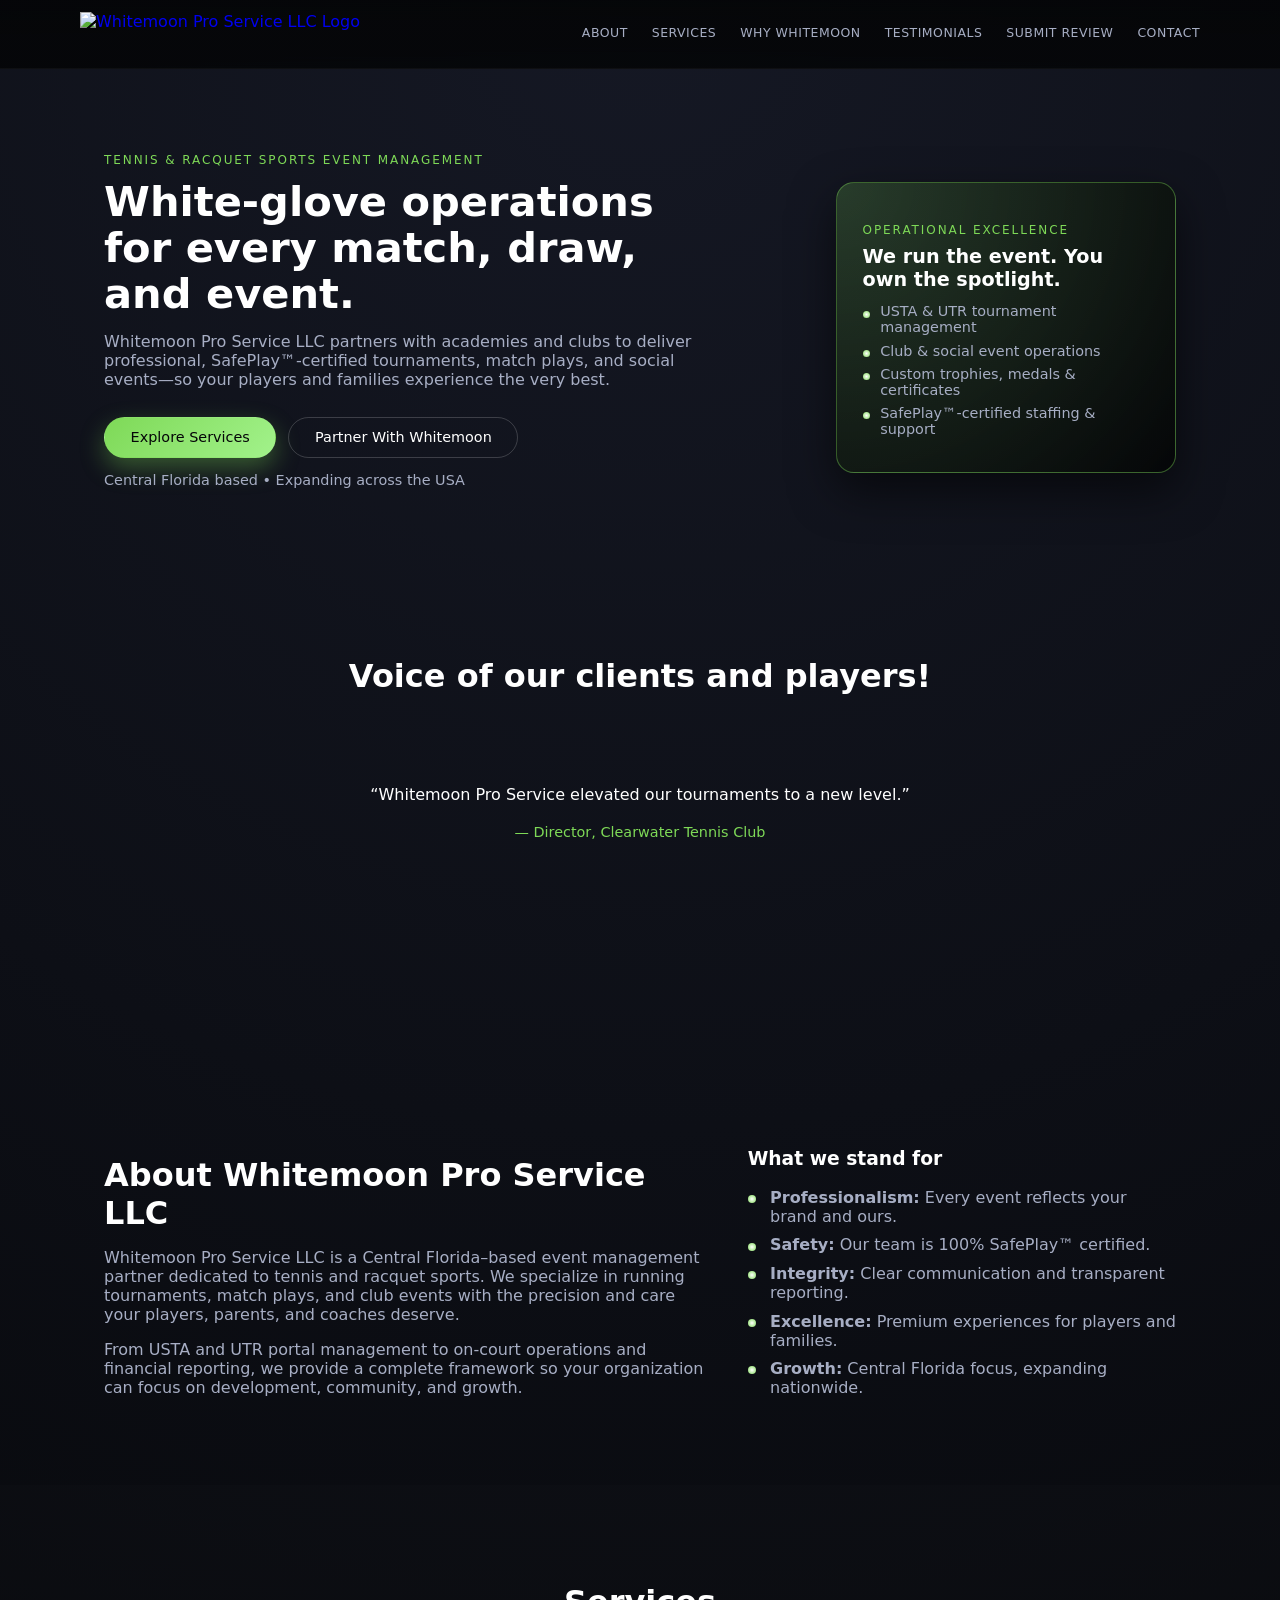
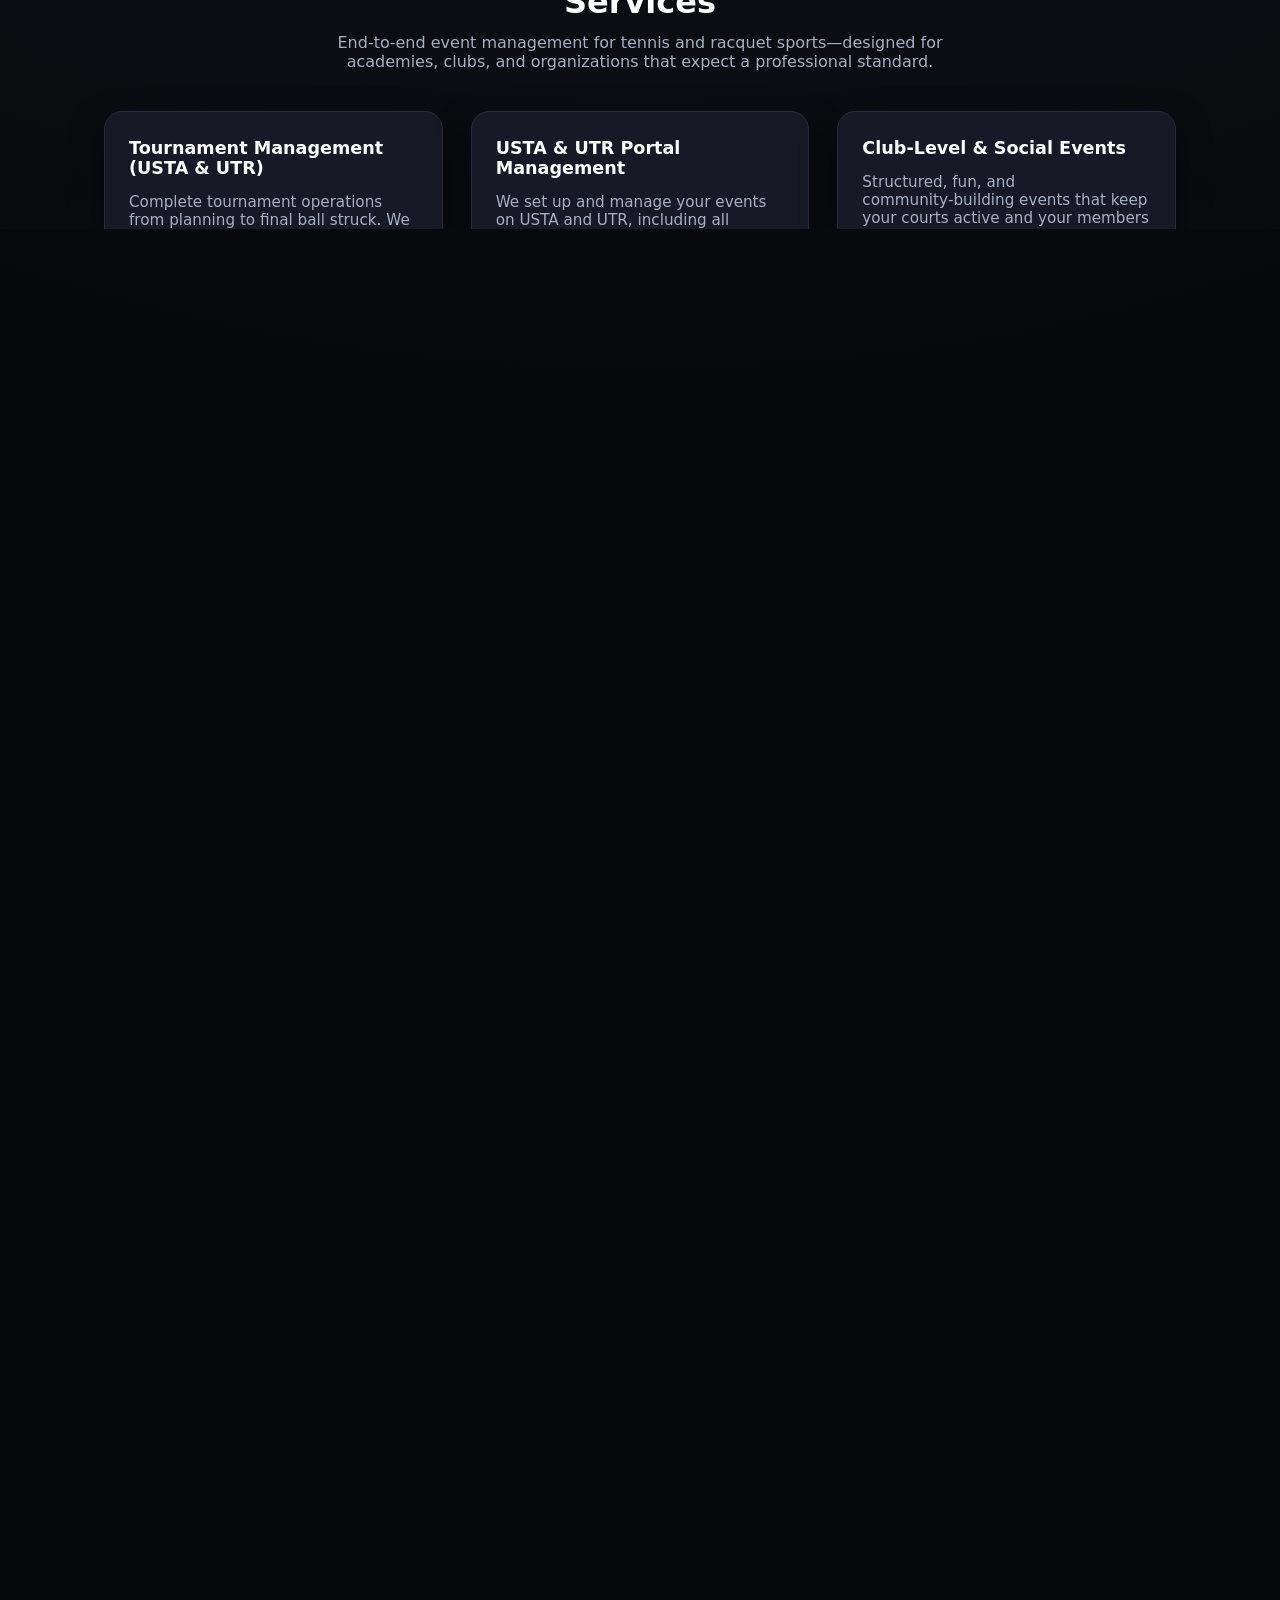
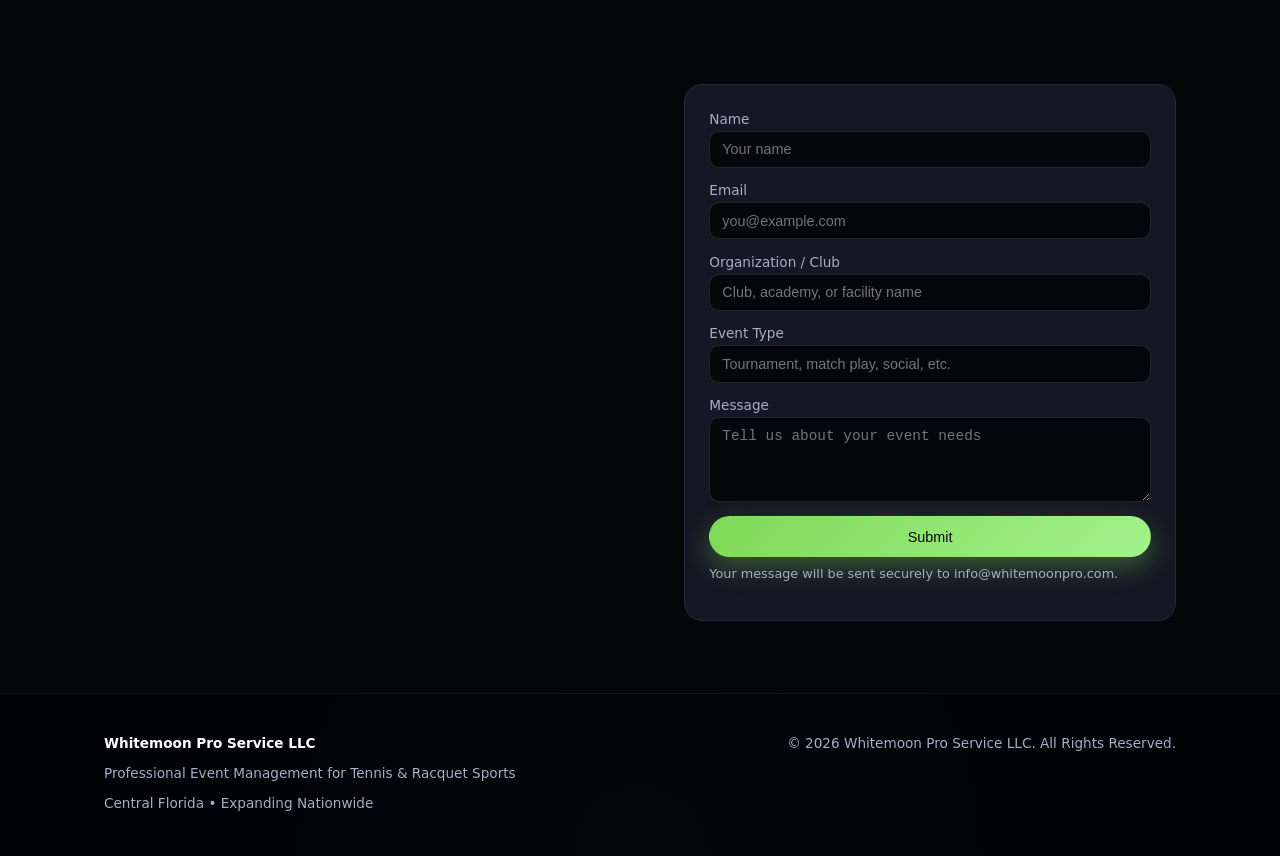
==== commit 07979912: "Update link text from 'Submit Reviews' to 'Submit Review'" ====
--- a/index.html
+++ b/index.html
@@ -24,7 +24,7 @@
         <a href="#services">Services</a>
         <a href="#why-us">Why Whitemoon</a>
         <a href="testimonials-showcase.html">Testimonials</a>
-        <a href="reviews.html">Submit Reviews</a>
+        <a href="reviews.html">Submit Review</a>
         <a href="#contact">Contact</a>
       </nav>
     </div>
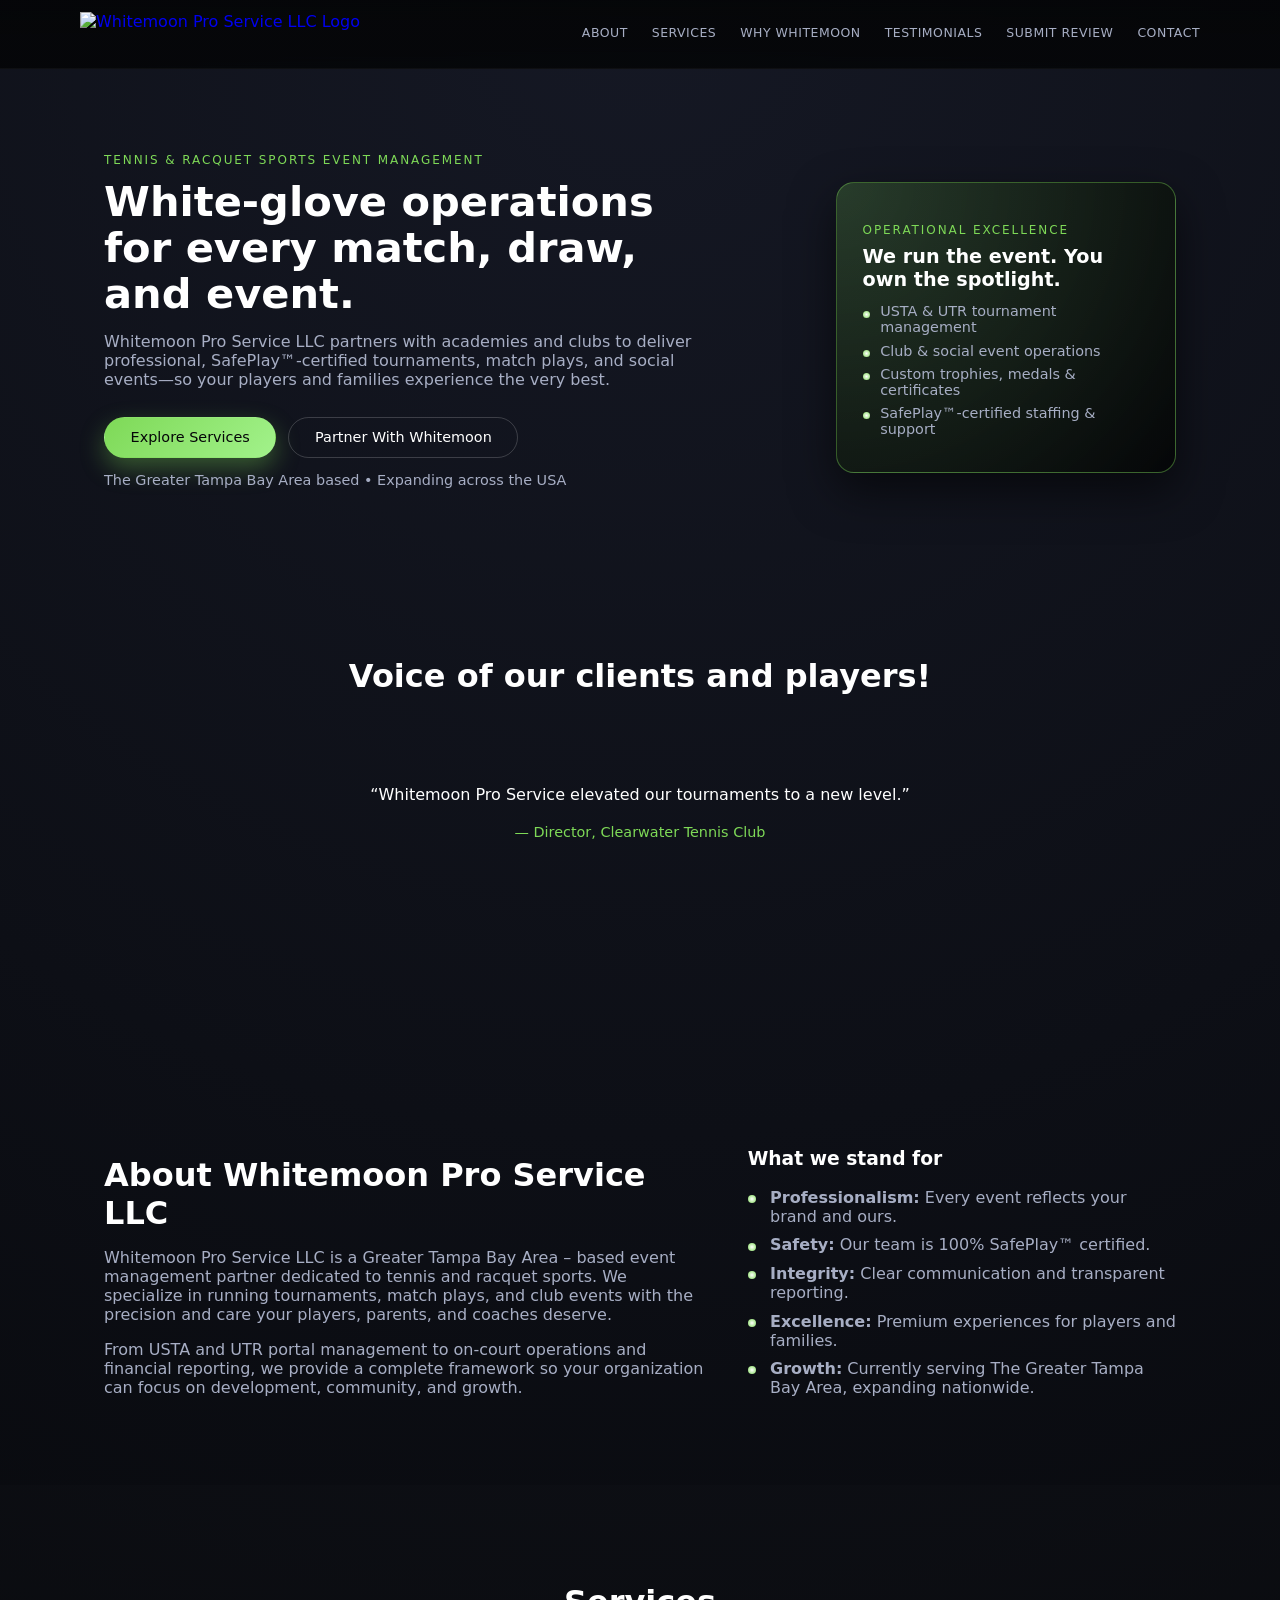
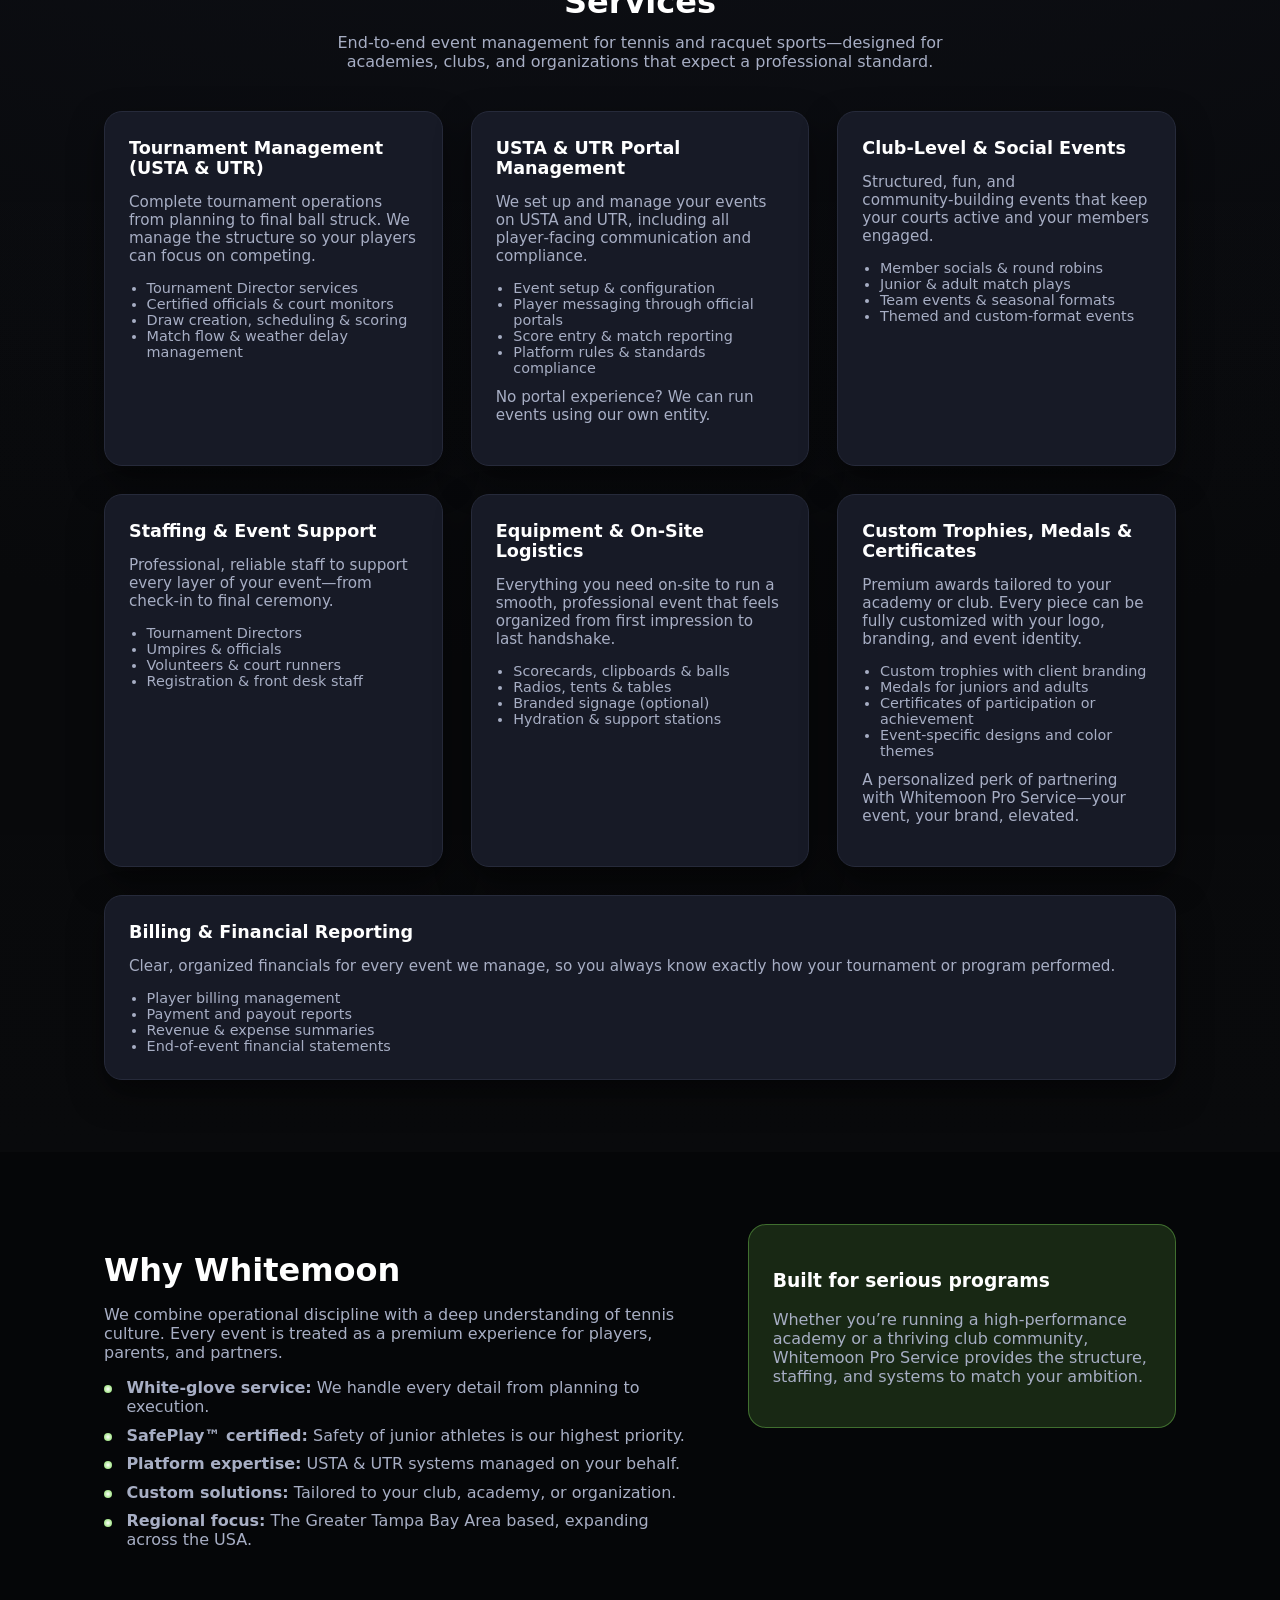
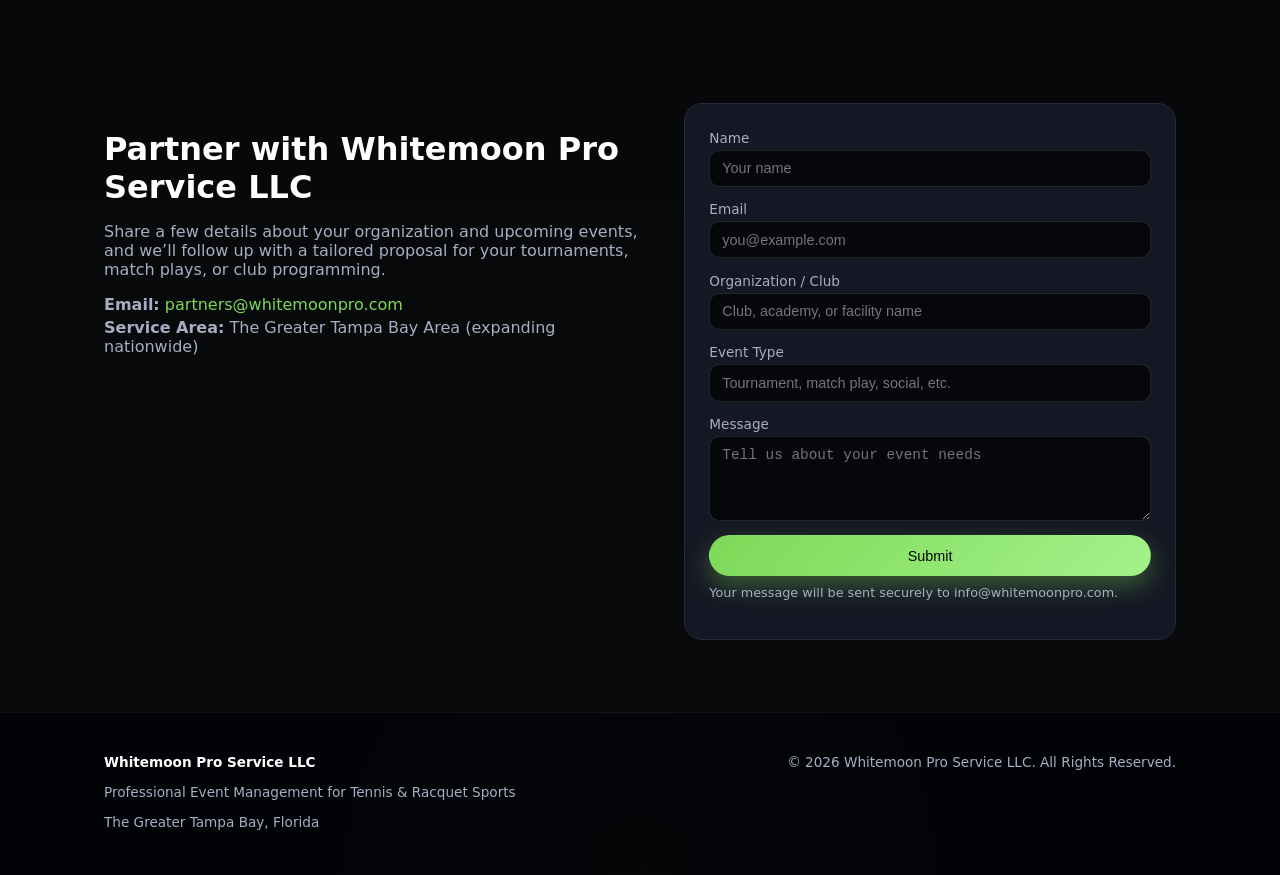
==== commit db7424c8: "Update location references to Greater Tampa Bay Area" ====
--- a/index.html
+++ b/index.html
@@ -4,7 +4,8 @@
   <meta charset="UTF-8" />
   <meta name="viewport" content="width=device-width, initial-scale=1.0" />
   <title>Whitemoon Pro Service LLC | Tennis & Racquet Sports Event Management</title>
-  <meta name="description" content="Whitemoon Pro Service LLC delivers white-glove professional event management for tennis and racquet sports in Central Florida and beyond." />
+  <meta name="description" content="Whitemoon Pro Service LLC delivers white-glove professional event management for tennis and racquet sports 
+    in The Greater Tampa Bay Area, Florida and beyond." />
 
   <!-- Google Fonts -->
   <link rel="preconnect" href="https://fonts.googleapis.com" />
@@ -45,7 +46,7 @@
             <a href="#services" class="btn primary">Explore Services</a>
             <a href="#contact" class="btn ghost">Partner With Whitemoon</a>
           </div>
-          <p class="hero-meta">Central Florida based • Expanding across the USA</p>
+          <p class="hero-meta">The Greater Tampa Bay Area based • Expanding across the USA</p>
         </div>
         <div class="hero-panel">
           <div class="hero-card">
@@ -104,7 +105,7 @@
         <div class="section-header">
           <h2>About Whitemoon Pro Service LLC</h2>
           <p>
-            Whitemoon Pro Service LLC is a Central Florida–based event management partner dedicated to tennis and racquet
+            Whitemoon Pro Service LLC is a Greater Tampa Bay Area – based event management partner dedicated to tennis and racquet
             sports. We specialize in running tournaments, match plays, and club events with the precision and care your
             players, parents, and coaches deserve.
           </p>
@@ -120,7 +121,7 @@
             <li><strong>Safety:</strong> Our team is 100% SafePlay™ certified.</li>
             <li><strong>Integrity:</strong> Clear communication and transparent reporting.</li>
             <li><strong>Excellence:</strong> Premium experiences for players and families.</li>
-            <li><strong>Growth:</strong> Central Florida focus, expanding nationwide.</li>
+            <li><strong>Growth:</strong> Currently serving The Greater Tampa Bay Area, expanding nationwide.</li>
           </ul>
         </div>
       </div>
@@ -256,7 +257,7 @@
             <li><strong>SafePlay™ certified:</strong> Safety of junior athletes is our highest priority.</li>
             <li><strong>Platform expertise:</strong> USTA & UTR systems managed on your behalf.</li>
             <li><strong>Custom solutions:</strong> Tailored to your club, academy, or organization.</li>
-            <li><strong>Regional focus:</strong> Central Florida based, expanding across the USA.</li>
+            <li><strong>Regional focus:</strong> The Greater Tampa Bay Area based, expanding across the USA.</li>
           </ul>
         </div>
         <div class="highlight-box">
@@ -320,7 +321,7 @@
       <div>
         <p class="footer-brand">Whitemoon Pro Service LLC</p>
         <p>Professional Event Management for Tennis &amp; Racquet Sports</p>
-        <p>Central Florida • Expanding Nationwide</p>
+        <p>The Greater Tampa Bay, Florida</p>
       </div>
       <div class="footer-meta">
         <p>© 2026 Whitemoon Pro Service LLC. All Rights Reserved.</p>
